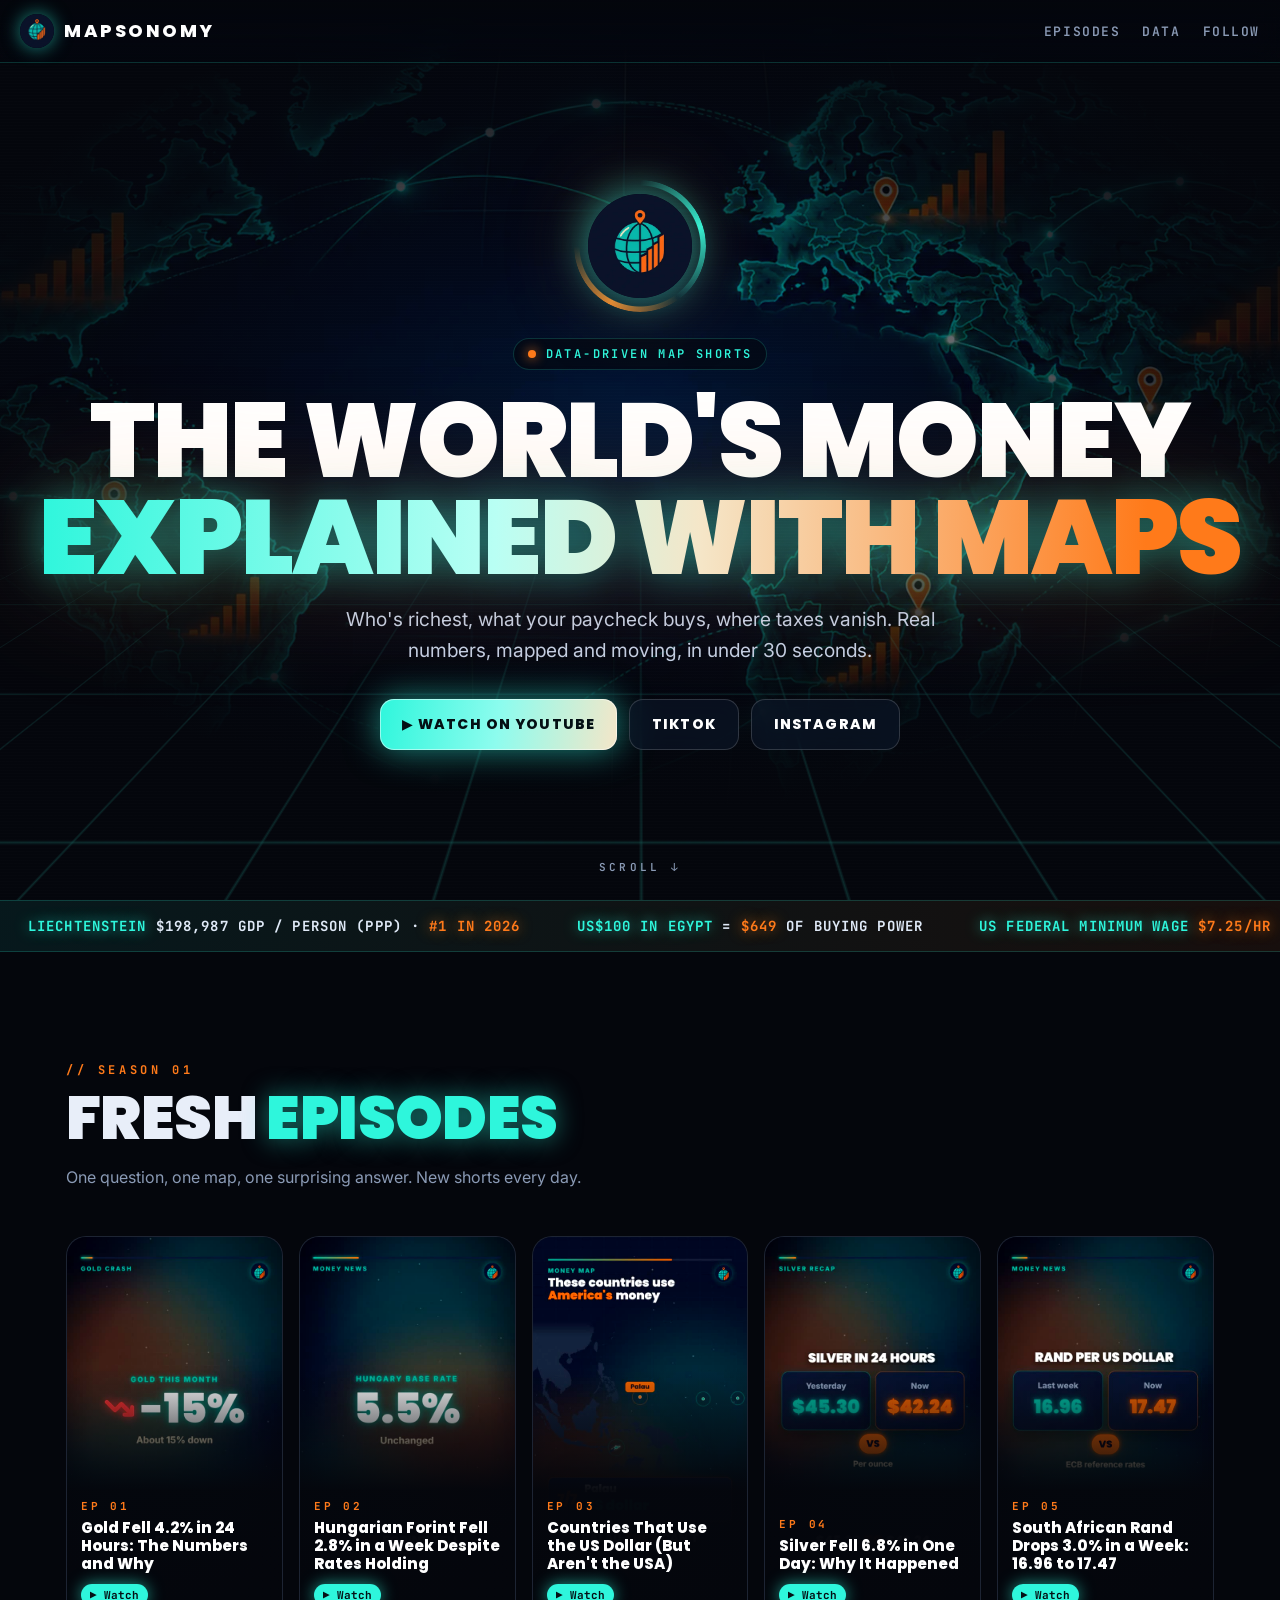
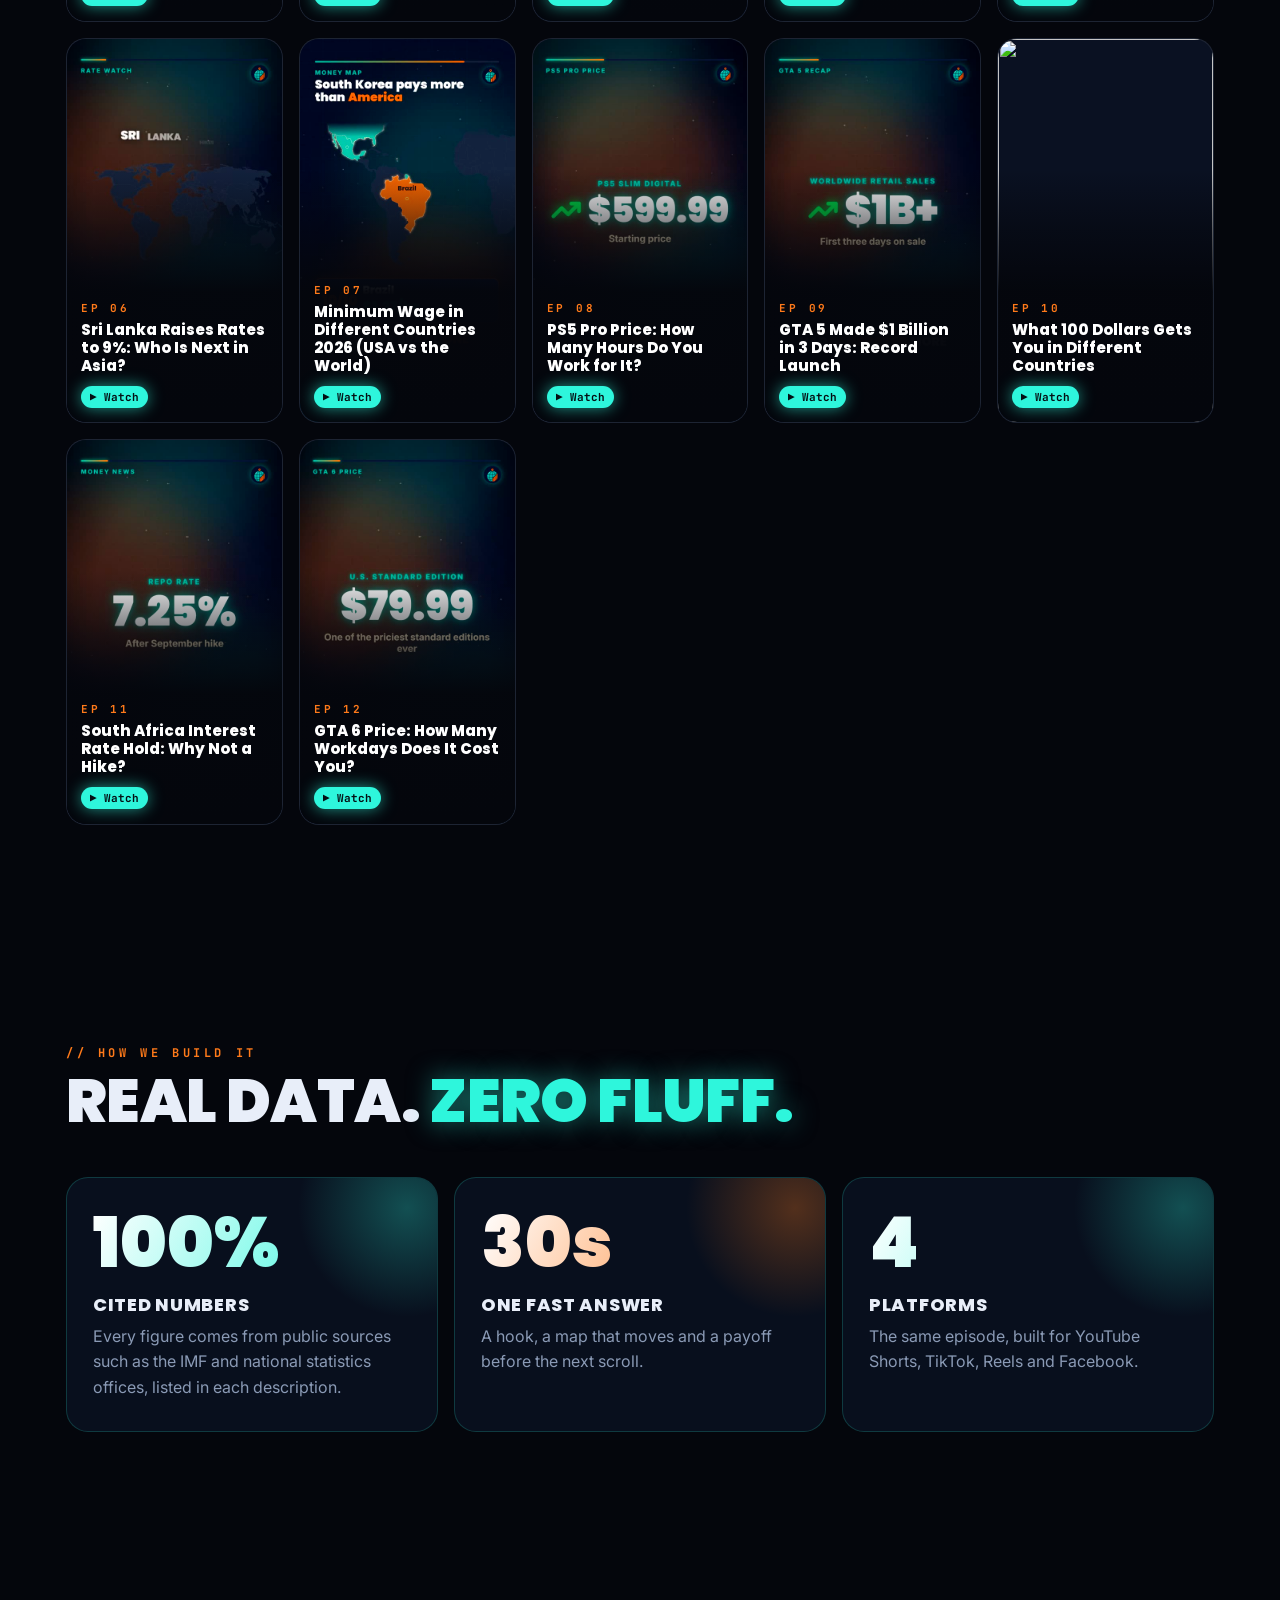
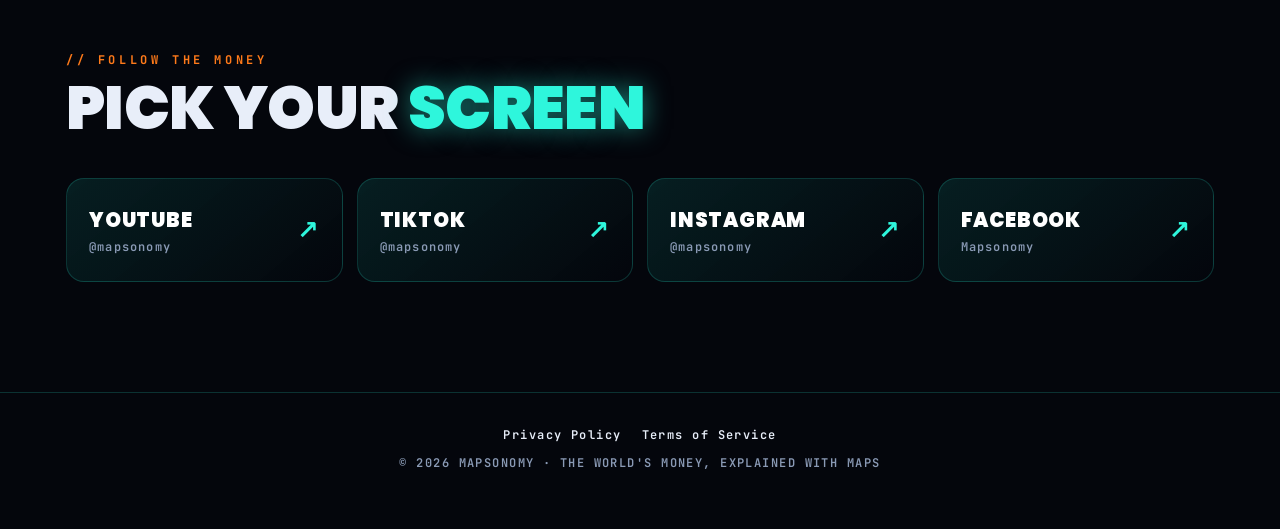
==== index.html @ 5df1e396 "Latest episodes 2026-11-21 04:26" ====
<!doctype html>
<html lang="en">
<head>
<meta charset="utf-8">
<meta name="viewport" content="width=device-width, initial-scale=1">
<title>Mapsonomy</title>
<meta name="description" content="The world's money, explained with maps. Data-driven map shorts on YouTube, TikTok, Instagram and Facebook.">
<meta name="theme-color" content="#04060c">
<meta property="og:title" content="Mapsonomy">
<meta property="og:description" content="The world's money, explained with maps.">
<meta property="og:image" content="https://infnitycompany-collab.github.io/mapsonomy/img/hero.webp">
<link rel="icon" href="logo.png">
<link rel="preconnect" href="https://fonts.googleapis.com">
<link rel="preconnect" href="https://fonts.gstatic.com" crossorigin>
<link href="https://fonts.googleapis.com/css2?family=Poppins:wght@800;900&family=Inter:wght@400;600&family=JetBrains+Mono:wght@600;700&display=swap" rel="stylesheet">
<link rel="stylesheet" href="style.css">
</head>
<body>

<header class="bar">
  <a class="brand" href="#top"><img src="img/logo.webp" alt="">MAPSONOMY</a>
  <nav><a href="#episodes">Episodes</a><a href="#data">Data</a><a href="#follow">Follow</a></nav>
</header>

<section class="hero" id="top">
  <div class="grid-floor"></div>
  <div class="scan"></div>
  <div>
    <div class="orb"><img src="img/logo.webp" alt="Mapsonomy logo"></div>
    <span class="eyebrow"><i></i>Data-driven map shorts</span>
    <h1>The world's money<span class="hdr">explained with maps</span></h1>
    <p class="lead">Who's richest, what your paycheck buys, where taxes vanish. Real numbers, mapped and moving, in under 30 seconds.</p>
    <div class="cta">
      <a class="btn primary" href="https://www.youtube.com/@mapsonomy">▶ Watch on YouTube</a>
      <a class="btn" href="https://www.tiktok.com/@mapsonomy">TikTok</a>
      <a class="btn" href="https://www.instagram.com/mapsonomy/">Instagram</a>
    </div>
  </div>
  <div class="scroll-hint">SCROLL ↓</div>
</section>

<div class="ticker" aria-label="Facts from our episodes">
  <div class="ticker-track">
    <span><b>LIECHTENSTEIN</b> $198,987 GDP / PERSON (PPP) · <em>#1 IN 2026</em></span>
    <span><b>US$100 IN EGYPT</b> = <em>$649</em> OF BUYING POWER</span>
    <span><b>US FEDERAL MINIMUM WAGE</b> <em>$7.25/HR</em></span>
    <span><b>AUSTRALIA</b> <em>$17.80/HR</em> MINIMUM WAGE</span>
    <span><b>UAE</b> <em>0%</em> INCOME TAX</span>
    <span><b>7 COUNTRIES</b> USE THE <em>US DOLLAR</em></span>
    <span><b>PANAMA</b> ON THE DOLLAR SINCE <em>1904</em></span>
    <span aria-hidden="true"><b>LIECHTENSTEIN</b> $198,987 GDP / PERSON (PPP) · <em>#1 IN 2026</em></span>
    <span aria-hidden="true"><b>US$100 IN EGYPT</b> = <em>$649</em> OF BUYING POWER</span>
    <span aria-hidden="true"><b>US FEDERAL MINIMUM WAGE</b> <em>$7.25/HR</em></span>
    <span aria-hidden="true"><b>AUSTRALIA</b> <em>$17.80/HR</em> MINIMUM WAGE</span>
    <span aria-hidden="true"><b>UAE</b> <em>0%</em> INCOME TAX</span>
    <span aria-hidden="true"><b>7 COUNTRIES</b> USE THE <em>US DOLLAR</em></span>
    <span aria-hidden="true"><b>PANAMA</b> ON THE DOLLAR SINCE <em>1904</em></span>
  </div>
</div>

<section id="episodes">
  <div class="wrap">
    <div class="reveal">
      <div class="kicker">// Season 01</div>
      <h2>Fresh <span>episodes</span></h2>
      <p class="sub">One question, one map, one surprising answer. New shorts every day.</p>
    </div>
    <div class="eps">
      <a class="ep reveal" href="https://www.youtube.com/shorts/W-0Qiuopz6s">
        <img src="img/ep_W-0Qiuopz6s.jpg" alt="" loading="lazy">
        <div class="meta"><div class="num">EP 01</div><h3>Gold Fell 4.2% in 24 Hours: The Numbers and Why</h3><span class="chip">▶ Watch</span></div>
      </a>
      <a class="ep reveal" href="https://www.youtube.com/shorts/Icshubch7xU">
        <img src="img/ep_Icshubch7xU.jpg" alt="" loading="lazy">
        <div class="meta"><div class="num">EP 02</div><h3>Hungarian Forint Fell 2.8% in a Week Despite Rates Holding</h3><span class="chip">▶ Watch</span></div>
      </a>
      <a class="ep reveal" href="https://www.youtube.com/shorts/S8gTGD7wxss">
        <img src="img/ep_S8gTGD7wxss.jpg" alt="" loading="lazy">
        <div class="meta"><div class="num">EP 03</div><h3>Countries That Use the US Dollar (But Aren&#x27;t the USA)</h3><span class="chip">▶ Watch</span></div>
      </a>
      <a class="ep reveal" href="https://www.youtube.com/shorts/H8O7yUhOfnk">
        <img src="img/ep_H8O7yUhOfnk.jpg" alt="" loading="lazy">
        <div class="meta"><div class="num">EP 04</div><h3>Silver Fell 6.8% in One Day: Why It Happened</h3><span class="chip">▶ Watch</span></div>
      </a>
      <a class="ep reveal" href="https://www.youtube.com/shorts/5dV98DQMx6M">
        <img src="img/ep_5dV98DQMx6M.jpg" alt="" loading="lazy">
        <div class="meta"><div class="num">EP 05</div><h3>South African Rand Drops 3.0% in a Week: 16.96 to 17.47</h3><span class="chip">▶ Watch</span></div>
      </a>
      <a class="ep reveal" href="https://www.youtube.com/shorts/EHLclUfu2Bc">
        <img src="img/ep_EHLclUfu2Bc.jpg" alt="" loading="lazy">
        <div class="meta"><div class="num">EP 06</div><h3>Sri Lanka Raises Rates to 9%: Who Is Next in Asia?</h3><span class="chip">▶ Watch</span></div>
      </a>
      <a class="ep reveal" href="https://www.youtube.com/shorts/B1gXLXWkjzY">
        <img src="img/ep_B1gXLXWkjzY.jpg" alt="" loading="lazy">
        <div class="meta"><div class="num">EP 07</div><h3>Minimum Wage in Different Countries 2026 (USA vs the World)</h3><span class="chip">▶ Watch</span></div>
      </a>
      <a class="ep reveal" href="https://www.youtube.com/shorts/QE22sKyUbV8">
        <img src="img/ep_QE22sKyUbV8.jpg" alt="" loading="lazy">
        <div class="meta"><div class="num">EP 08</div><h3>PS5 Pro Price: How Many Hours Do You Work for It?</h3><span class="chip">▶ Watch</span></div>
      </a>
      <a class="ep reveal" href="https://www.youtube.com/shorts/p_K2d7UvPsI">
        <img src="img/ep_p_K2d7UvPsI.jpg" alt="" loading="lazy">
        <div class="meta"><div class="num">EP 09</div><h3>GTA 5 Made $1 Billion in 3 Days: Record Launch</h3><span class="chip">▶ Watch</span></div>
      </a>
      <a class="ep reveal" href="https://www.youtube.com/shorts/UTCkdQXBWpY">
        <img src="https://i.ytimg.com/vi/UTCkdQXBWpY/hqdefault.jpg" alt="" loading="lazy">
        <div class="meta"><div class="num">EP 10</div><h3>What 100 Dollars Gets You in Different Countries</h3><span class="chip">▶ Watch</span></div>
      </a>
      <a class="ep reveal" href="https://www.youtube.com/shorts/vMvnCYMyTUE">
        <img src="img/ep_vMvnCYMyTUE.jpg" alt="" loading="lazy">
        <div class="meta"><div class="num">EP 11</div><h3>South Africa Interest Rate Hold: Why Not a Hike?</h3><span class="chip">▶ Watch</span></div>
      </a>
      <a class="ep reveal" href="https://www.youtube.com/shorts/MIFjLzdOZl0">
        <img src="img/ep_MIFjLzdOZl0.jpg" alt="" loading="lazy">
        <div class="meta"><div class="num">EP 12</div><h3>GTA 6 Price: How Many Workdays Does It Cost You?</h3><span class="chip">▶ Watch</span></div>
      </a>
    </div>
  </div>
</section>

<section id="data">
  <div class="wrap">
    <div class="reveal">
      <div class="kicker">// How we build it</div>
      <h2>Real data. <span>Zero fluff.</span></h2>
    </div>
    <div class="stats">
      <div class="stat reveal"><div class="big">100%</div><h3>Cited numbers</h3><p>Every figure comes from public sources such as the IMF and national statistics offices, listed in each description.</p></div>
      <div class="stat reveal"><div class="big">30s</div><h3>One fast answer</h3><p>A hook, a map that moves and a payoff before the next scroll.</p></div>
      <div class="stat reveal"><div class="big">4</div><h3>Platforms</h3><p>The same episode, built for YouTube Shorts, TikTok, Reels and Facebook.</p></div>
    </div>
  </div>
</section>

<section id="follow">
  <div class="wrap">
    <div class="reveal">
      <div class="kicker">// Follow the money</div>
      <h2>Pick your <span>screen</span></h2>
    </div>
    <div class="plats">
      <a class="plat reveal" href="https://www.youtube.com/@mapsonomy"><span>YouTube<small>@mapsonomy</small></span><span class="arrow">↗</span></a>
      <a class="plat reveal" href="https://www.tiktok.com/@mapsonomy"><span>TikTok<small>@mapsonomy</small></span><span class="arrow">↗</span></a>
      <a class="plat reveal" href="https://www.instagram.com/mapsonomy/"><span>Instagram<small>@mapsonomy</small></span><span class="arrow">↗</span></a>
      <a class="plat reveal" href="https://www.facebook.com/profile.php?id=61596342886571"><span>Facebook<small>Mapsonomy</small></span><span class="arrow">↗</span></a>
    </div>
  </div>
</section>

<footer>
  <a href="privacy.html">Privacy Policy</a><a href="terms.html">Terms of Service</a>
  <p>© 2026 MAPSONOMY · THE WORLD'S MONEY, EXPLAINED WITH MAPS</p>
</footer>

<script>
  // Reveal on scroll. Elements are only hidden once this script has added the .js class.
  document.documentElement.classList.add('js');
  const els = document.querySelectorAll('.reveal');
  if ('IntersectionObserver' in window) {
    const io = new IntersectionObserver(es => es.forEach(e => { if (e.isIntersecting) { e.target.classList.add('in'); io.unobserve(e.target); } }),
                                        { threshold: .12 });
    els.forEach(el => io.observe(el));
  } else { els.forEach(el => el.classList.add('in')); }
</script>
</body>
</html>
---- style.css ----
/* Mapsonomy — HDR / future look. Deep black, neon teal + coral bloom, bold type. */
:root {
  --bg: #04060c;
  --bg2: #0a1122;
  --navy: #0F172A;
  --teal: #14B8A6;
  --neon: #2ef6dc;
  --coral: #ff7a1a;
  --sand: #F5E6C8;
  --ink: #e8eef9;
  --muted: #8a9ab5;
  --line: rgba(46, 246, 220, .18);
  --glass: rgba(14, 24, 44, .55);
  --display: "Poppins", system-ui, sans-serif;
  --body: "Inter", system-ui, -apple-system, "Segoe UI", sans-serif;
  --mono: "JetBrains Mono", ui-monospace, "Cascadia Code", Consolas, monospace;
}
* { box-sizing: border-box; }
html { scroll-behavior: smooth; }
body {
  margin: 0; background: var(--bg); color: var(--ink);
  font: 16px/1.6 var(--body); -webkit-font-smoothing: antialiased; overflow-x: hidden;
}
a { color: var(--neon); }
img { display: block; max-width: 100%; }
.wrap { width: 100%; max-width: 1180px; margin: 0 auto; padding: 0 16px; }

/* ---------- top bar ---------- */
.bar {
  position: fixed; inset: 0 0 auto; z-index: 20; display: flex; align-items: center; justify-content: space-between;
  padding: 14px 20px; backdrop-filter: blur(14px) saturate(160%); -webkit-backdrop-filter: blur(14px) saturate(160%);
  background: linear-gradient(to bottom, rgba(4, 6, 12, .85), rgba(4, 6, 12, .35)); border-bottom: 1px solid var(--line);
}
.brand { display: flex; align-items: center; gap: 10px; color: #fff; text-decoration: none;
         font: 800 18px/1 var(--display); letter-spacing: .14em; }
.brand img { width: 34px; height: 34px; border-radius: 50%; box-shadow: 0 0 18px rgba(46, 246, 220, .55); }
.bar nav { display: flex; gap: 22px; }
.bar nav a { color: var(--muted); text-decoration: none; font: 600 13px var(--mono); letter-spacing: .12em; text-transform: uppercase; }
.bar nav a:hover { color: var(--neon); }

/* ---------- hero ---------- */
.hero {
  position: relative; min-height: 100svh; display: grid; place-items: center; text-align: center;
  padding: 120px 16px 90px; isolation: isolate; overflow: hidden;
}
.hero::before { /* the glowing world map */
  content: ""; position: absolute; inset: -4%; z-index: -3;
  background: url("img/hero.webp") center / cover no-repeat;
  filter: saturate(1.5) contrast(1.15) brightness(.9);
  animation: drift 40s ease-in-out infinite alternate;
}
.hero::after { /* vignette + fade into page */
  content: ""; position: absolute; inset: 0; z-index: -2;
  background:
    radial-gradient(ellipse 60% 45% at 50% 45%, rgba(4, 6, 12, .15), rgba(4, 6, 12, .82) 70%, var(--bg) 100%),
    linear-gradient(to bottom, rgba(4, 6, 12, .2), transparent 30%, transparent 70%, var(--bg));
}
.grid-floor {
  position: absolute; left: -50%; right: -50%; bottom: -10%; height: 55%; z-index: -1; opacity: .55;
  background:
    repeating-linear-gradient(90deg, rgba(46, 246, 220, .35) 0 1px, transparent 1px 80px),
    repeating-linear-gradient(0deg, rgba(46, 246, 220, .35) 0 1px, transparent 1px 80px);
  transform: perspective(520px) rotateX(64deg); transform-origin: center top;
  mask-image: linear-gradient(to top, #000 10%, transparent 85%);
  -webkit-mask-image: linear-gradient(to top, #000 10%, transparent 85%);
  animation: floor 6s linear infinite;
}
.scan {
  position: absolute; inset: 0; z-index: -1; pointer-events: none; opacity: .18;
  background: repeating-linear-gradient(0deg, rgba(255, 255, 255, .06) 0 1px, transparent 1px 3px);
}
.orb { position: relative; width: 132px; height: 132px; margin: 0 auto 26px; }
.orb img { position: absolute; inset: 14px; width: 104px; height: 104px; border-radius: 50%;
           box-shadow: 0 0 40px rgba(46, 246, 220, .6), 0 0 90px rgba(255, 122, 26, .25); }
.orb::before { content: ""; position: absolute; inset: 0; border-radius: 50%;
               background: conic-gradient(from 0deg, transparent, var(--neon), transparent 40%, var(--coral), transparent 75%);
               -webkit-mask: radial-gradient(circle, transparent 60px, #000 61px, #000 66px, transparent 67px);
               mask: radial-gradient(circle, transparent 60px, #000 61px, #000 66px, transparent 67px);
               animation: spin 6s linear infinite; }
.eyebrow { display: inline-flex; align-items: center; gap: 10px; padding: 7px 14px; border: 1px solid var(--line);
           border-radius: 999px; background: rgba(4, 6, 12, .55); color: var(--neon);
           font: 600 12px var(--mono); letter-spacing: .2em; text-transform: uppercase; }
.eyebrow i { width: 8px; height: 8px; border-radius: 50%; background: var(--coral);
             box-shadow: 0 0 12px var(--coral); animation: pulse 1.6s ease-in-out infinite; }
h1 {
  margin: 22px 0 18px; font: 900 clamp(2.6rem, 8.4vw, 6.6rem)/.92 var(--display); letter-spacing: -.02em;
  text-transform: uppercase; color: #fff;
}
h1 .hdr {
  display: block; background: linear-gradient(92deg, var(--neon) 0%, #b9fff4 38%, var(--sand) 55%, var(--coral) 92%);
  -webkit-background-clip: text; background-clip: text; color: transparent;
  filter: drop-shadow(0 0 22px rgba(46, 246, 220, .45)) drop-shadow(0 0 60px rgba(255, 122, 26, .25));
}
.lead { max-width: 640px; margin: 0 auto; color: #c3cfe4; font-size: clamp(1rem, 2.1vw, 1.2rem); }
.cta { display: flex; flex-wrap: wrap; justify-content: center; gap: 12px; margin-top: 34px; }
.btn {
  display: inline-flex; align-items: center; gap: 10px; padding: 14px 22px; border-radius: 14px; text-decoration: none;
  font: 800 14px var(--display); letter-spacing: .08em; text-transform: uppercase; color: #fff;
  border: 1px solid rgba(255, 255, 255, .16); background: var(--glass);
  backdrop-filter: blur(10px); -webkit-backdrop-filter: blur(10px);
  transition: transform .2s, box-shadow .2s, border-color .2s;
}
.btn:hover { transform: translateY(-2px); border-color: var(--neon); box-shadow: 0 0 28px rgba(46, 246, 220, .35); }
.btn.primary { color: #041014; border: 0; background: linear-gradient(100deg, var(--neon), #8dfcee 50%, var(--sand));
               box-shadow: 0 0 34px rgba(46, 246, 220, .55), inset 0 0 0 1px rgba(255, 255, 255, .5); }
.btn.primary:hover { box-shadow: 0 0 50px rgba(46, 246, 220, .8); }
.scroll-hint { position: absolute; bottom: 26px; left: 50%; transform: translateX(-50%); color: var(--muted);
               font: 600 11px var(--mono); letter-spacing: .3em; }

/* ---------- ticker ---------- */
.ticker { position: relative; overflow: hidden; border-block: 1px solid var(--line);
          background: linear-gradient(90deg, rgba(46, 246, 220, .08), rgba(255, 122, 26, .08)); }
.ticker-track { display: flex; width: max-content; animation: tick 48s linear infinite; }
.ticker span { padding: 16px 28px; white-space: nowrap; font: 700 14px var(--mono); letter-spacing: .08em; color: #dfe9f7; }
.ticker b { color: var(--neon); text-shadow: 0 0 14px rgba(46, 246, 220, .7); }
.ticker em { font-style: normal; color: var(--coral); text-shadow: 0 0 14px rgba(255, 122, 26, .7); }

/* ---------- sections ---------- */
section { padding: 110px 0; }
.kicker { font: 700 12px var(--mono); letter-spacing: .3em; color: var(--coral); text-transform: uppercase; }
h2 { margin: 10px 0 14px; font: 900 clamp(2rem, 5.4vw, 3.8rem)/1 var(--display); text-transform: uppercase; letter-spacing: -.01em; }
h2 span { color: var(--neon); text-shadow: 0 0 26px rgba(46, 246, 220, .5); }
.sub { max-width: 620px; color: var(--muted); }

/* episodes */
.eps { display: grid; grid-template-columns: repeat(5, 1fr); gap: 16px; margin-top: 46px; }
.ep {
  position: relative; display: block; border-radius: 20px; overflow: hidden; text-decoration: none; color: #fff;
  background: var(--bg2); border: 1px solid rgba(255, 255, 255, .08); aspect-ratio: 9 / 16;
  transition: transform .35s cubic-bezier(.2, .8, .2, 1), box-shadow .35s, border-color .35s;
}
.ep img { position: absolute; inset: 0; width: 100%; height: 100%; object-fit: cover; filter: saturate(1.35) contrast(1.08);
          transition: transform .6s cubic-bezier(.2, .8, .2, 1); }
.ep::after { content: ""; position: absolute; inset: 0;
             background: linear-gradient(to top, var(--bg) 0%, rgba(4, 6, 12, .98) 34%, rgba(4, 6, 12, .55) 50%, transparent 66%); }
.ep:hover { transform: translateY(-8px); border-color: var(--neon);
            box-shadow: 0 0 0 1px var(--neon), 0 24px 60px -10px rgba(46, 246, 220, .45); }
.ep:hover img { transform: scale(1.06); }
.ep .meta { position: absolute; left: 14px; right: 14px; bottom: 14px; z-index: 1; }
.ep .num { font: 700 11px var(--mono); letter-spacing: .25em; color: var(--coral); }
.ep h3 { margin: 6px 0 8px; font: 800 15px/1.2 var(--display); }
.chip { display: inline-block; padding: 4px 9px; border-radius: 999px; font: 700 11px var(--mono);
        color: #041014; background: var(--neon); box-shadow: 0 0 16px rgba(46, 246, 220, .6); }

/* stats */
.stats { display: grid; grid-template-columns: repeat(3, 1fr); gap: 16px; margin-top: 46px; }
.stat { position: relative; padding: 30px 26px; border-radius: 22px; background: var(--glass); border: 1px solid var(--line);
        overflow: hidden; }
.stat::before { content: ""; position: absolute; width: 220px; height: 220px; right: -80px; top: -80px; border-radius: 50%;
                background: radial-gradient(circle, rgba(46, 246, 220, .28), transparent 70%); }
.stat:nth-child(2)::before { background: radial-gradient(circle, rgba(255, 122, 26, .3), transparent 70%); }
.stat .big { font: 900 clamp(2.6rem, 6vw, 4.4rem)/1 var(--display);
             background: linear-gradient(120deg, #fff, var(--neon)); -webkit-background-clip: text; background-clip: text; color: transparent; }
.stat:nth-child(2) .big { background: linear-gradient(120deg, #fff, var(--coral)); -webkit-background-clip: text; background-clip: text; }
.stat h3 { margin: 12px 0 6px; font: 800 18px var(--display); text-transform: uppercase; letter-spacing: .04em; }
.stat p { margin: 0; color: var(--muted); }

/* platforms */
.plats { display: grid; grid-template-columns: repeat(4, 1fr); gap: 14px; margin-top: 40px; }
.plat { display: flex; justify-content: space-between; align-items: center; padding: 26px 22px; border-radius: 18px;
        text-decoration: none; color: #fff; background: linear-gradient(140deg, rgba(20, 184, 166, .14), rgba(4, 6, 12, .6));
        border: 1px solid var(--line); font: 900 20px var(--display); text-transform: uppercase; letter-spacing: .04em;
        transition: background .3s, box-shadow .3s, transform .3s; }
.plat small { display: block; margin-top: 4px; color: var(--muted); font: 600 12px var(--mono); letter-spacing: .1em; text-transform: none; }
.plat .arrow { font-size: 26px; color: var(--neon); transition: transform .3s; }
.plat:hover { transform: translateY(-4px); box-shadow: 0 0 40px rgba(46, 246, 220, .3);
              background: linear-gradient(140deg, rgba(46, 246, 220, .3), rgba(255, 122, 26, .16)); }
.plat:hover .arrow { transform: translate(4px, -4px); }

/* footer */
footer { border-top: 1px solid var(--line); padding: 34px 16px 46px; text-align: center; color: var(--muted);
         font: 600 12px var(--mono); letter-spacing: .12em; }
footer a { color: var(--ink); text-decoration: none; margin: 0 10px; }
footer a:hover { color: var(--neon); }

/* legal pages */
.doc { max-width: 780px; margin: 0 auto; padding: 130px 16px 60px; }
.doc h1 { font-size: clamp(2.4rem, 7vw, 4.4rem); margin-top: 8px; }
.doc h2 { font-size: 1.15rem; margin-top: 2.4em; color: var(--sand); letter-spacing: .06em; }
.doc p, .doc li { color: #c3cfe4; }
.doc .card { padding: 26px 28px; border-radius: 20px; background: var(--glass); border: 1px solid var(--line); }
.updated { font: 600 12px var(--mono); letter-spacing: .2em; color: var(--coral); text-transform: uppercase; }

/* reveal */
.js .reveal { opacity: 0; transform: translateY(26px); transition: opacity .8s ease, transform .8s cubic-bezier(.2, .8, .2, 1); }
.js .reveal.in { opacity: 1; transform: none; }

@keyframes drift { from { transform: scale(1.04) translate3d(-1%, 0, 0); } to { transform: scale(1.1) translate3d(1%, -1%, 0); } }
@keyframes floor { from { background-position: 0 0, 0 0; } to { background-position: 0 0, 0 80px; } }
@keyframes spin { to { transform: rotate(360deg); } }
@keyframes pulse { 50% { opacity: .35; } }
@keyframes tick { to { transform: translateX(-50%); } }

@media (max-width: 980px) {
  .eps { grid-template-columns: repeat(3, 1fr); }
  .plats { grid-template-columns: repeat(2, 1fr); }
}
@media (max-width: 640px) {
  .bar nav { display: none; }
  section { padding: 80px 0; }
  .eps { grid-template-columns: repeat(2, 1fr); gap: 12px; }
  .stats { grid-template-columns: 1fr; }
  .plats { grid-template-columns: 1fr; }
  .btn { width: 100%; justify-content: center; }
}
@media (prefers-reduced-motion: reduce) {
  *, *::before, *::after { animation: none !important; transition: none !important; }
  .reveal { opacity: 1; transform: none; }
}
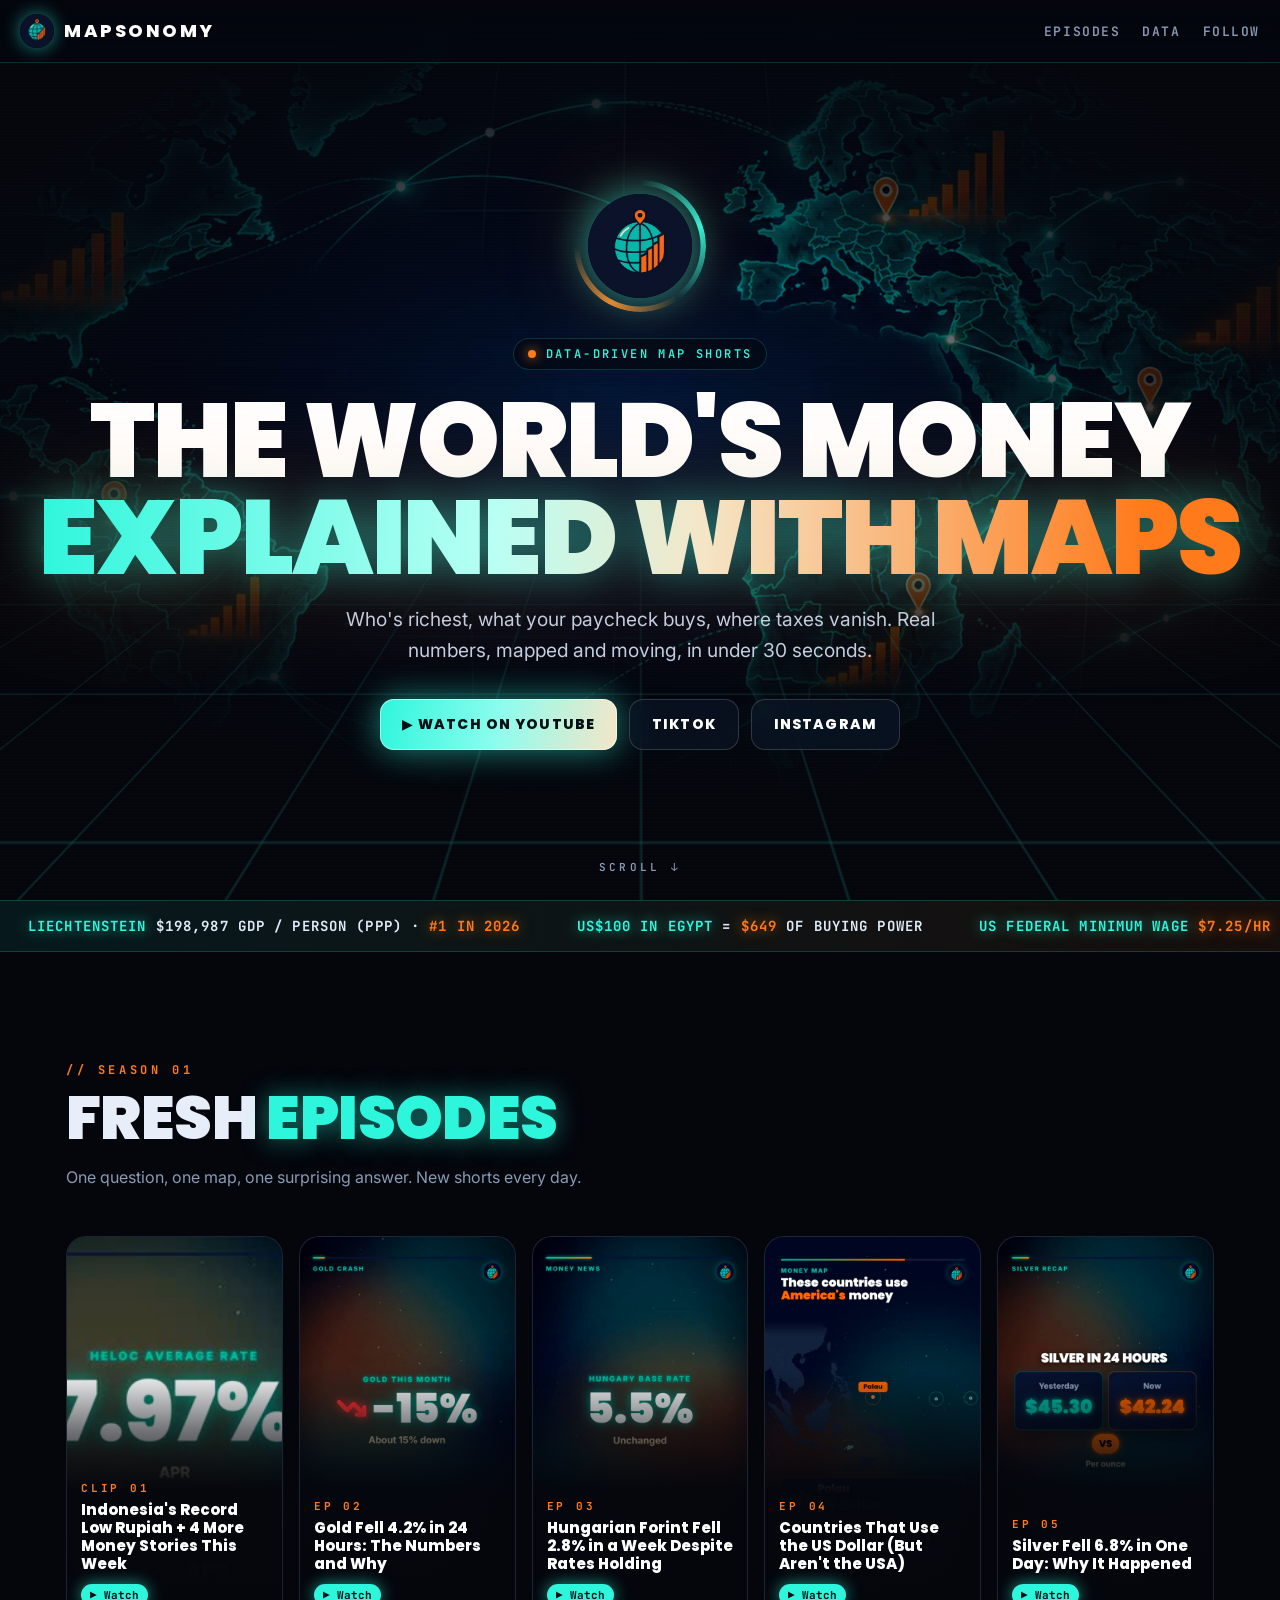
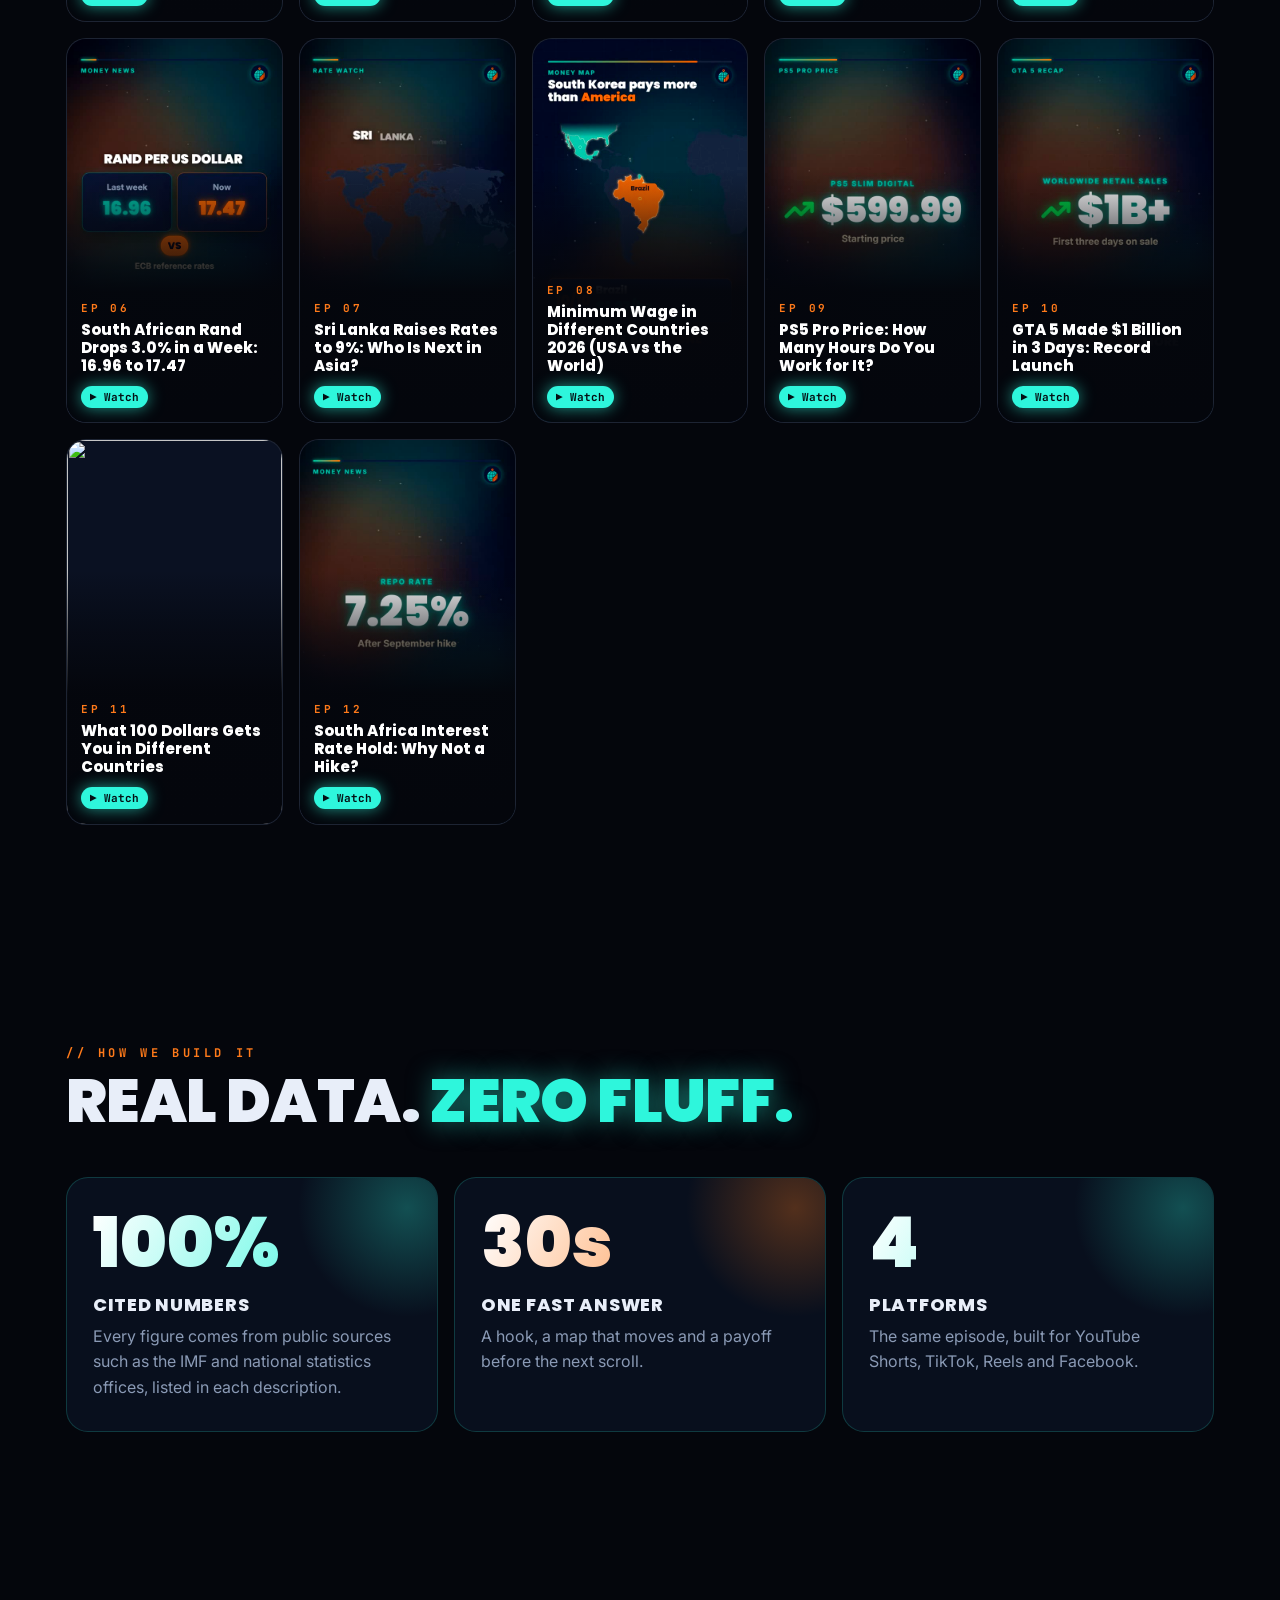
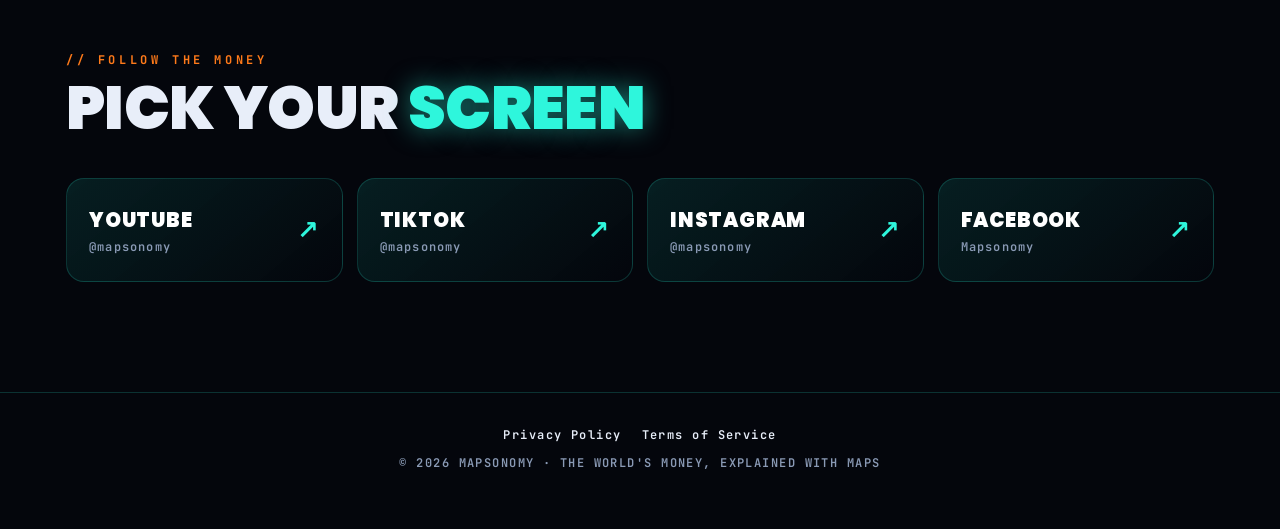
==== commit d0d7f4da: "Latest episodes 2026-11-21 07:34" ====
--- a/index.html
+++ b/index.html
@@ -66,53 +66,53 @@
       <p class="sub">One question, one map, one surprising answer. New shorts every day.</p>
     </div>
     <div class="eps">
+      <a class="ep reveal" href="https://www.youtube.com/shorts/wU41exPKRAI">
+        <img src="img/ep_wU41exPKRAI.jpg" alt="" loading="lazy">
+        <div class="meta"><div class="num">CLIP 01</div><h3>Indonesia&#x27;s Record Low Rupiah + 4 More Money Stories This Week</h3><span class="chip">▶ Watch</span></div>
+      </a>
       <a class="ep reveal" href="https://www.youtube.com/shorts/W-0Qiuopz6s">
         <img src="img/ep_W-0Qiuopz6s.jpg" alt="" loading="lazy">
-        <div class="meta"><div class="num">EP 01</div><h3>Gold Fell 4.2% in 24 Hours: The Numbers and Why</h3><span class="chip">▶ Watch</span></div>
+        <div class="meta"><div class="num">EP 02</div><h3>Gold Fell 4.2% in 24 Hours: The Numbers and Why</h3><span class="chip">▶ Watch</span></div>
       </a>
       <a class="ep reveal" href="https://www.youtube.com/shorts/Icshubch7xU">
         <img src="img/ep_Icshubch7xU.jpg" alt="" loading="lazy">
-        <div class="meta"><div class="num">EP 02</div><h3>Hungarian Forint Fell 2.8% in a Week Despite Rates Holding</h3><span class="chip">▶ Watch</span></div>
+        <div class="meta"><div class="num">EP 03</div><h3>Hungarian Forint Fell 2.8% in a Week Despite Rates Holding</h3><span class="chip">▶ Watch</span></div>
       </a>
       <a class="ep reveal" href="https://www.youtube.com/shorts/S8gTGD7wxss">
         <img src="img/ep_S8gTGD7wxss.jpg" alt="" loading="lazy">
-        <div class="meta"><div class="num">EP 03</div><h3>Countries That Use the US Dollar (But Aren&#x27;t the USA)</h3><span class="chip">▶ Watch</span></div>
+        <div class="meta"><div class="num">EP 04</div><h3>Countries That Use the US Dollar (But Aren&#x27;t the USA)</h3><span class="chip">▶ Watch</span></div>
       </a>
       <a class="ep reveal" href="https://www.youtube.com/shorts/H8O7yUhOfnk">
         <img src="img/ep_H8O7yUhOfnk.jpg" alt="" loading="lazy">
-        <div class="meta"><div class="num">EP 04</div><h3>Silver Fell 6.8% in One Day: Why It Happened</h3><span class="chip">▶ Watch</span></div>
+        <div class="meta"><div class="num">EP 05</div><h3>Silver Fell 6.8% in One Day: Why It Happened</h3><span class="chip">▶ Watch</span></div>
       </a>
       <a class="ep reveal" href="https://www.youtube.com/shorts/5dV98DQMx6M">
         <img src="img/ep_5dV98DQMx6M.jpg" alt="" loading="lazy">
-        <div class="meta"><div class="num">EP 05</div><h3>South African Rand Drops 3.0% in a Week: 16.96 to 17.47</h3><span class="chip">▶ Watch</span></div>
+        <div class="meta"><div class="num">EP 06</div><h3>South African Rand Drops 3.0% in a Week: 16.96 to 17.47</h3><span class="chip">▶ Watch</span></div>
       </a>
       <a class="ep reveal" href="https://www.youtube.com/shorts/EHLclUfu2Bc">
         <img src="img/ep_EHLclUfu2Bc.jpg" alt="" loading="lazy">
-        <div class="meta"><div class="num">EP 06</div><h3>Sri Lanka Raises Rates to 9%: Who Is Next in Asia?</h3><span class="chip">▶ Watch</span></div>
+        <div class="meta"><div class="num">EP 07</div><h3>Sri Lanka Raises Rates to 9%: Who Is Next in Asia?</h3><span class="chip">▶ Watch</span></div>
       </a>
       <a class="ep reveal" href="https://www.youtube.com/shorts/B1gXLXWkjzY">
         <img src="img/ep_B1gXLXWkjzY.jpg" alt="" loading="lazy">
-        <div class="meta"><div class="num">EP 07</div><h3>Minimum Wage in Different Countries 2026 (USA vs the World)</h3><span class="chip">▶ Watch</span></div>
+        <div class="meta"><div class="num">EP 08</div><h3>Minimum Wage in Different Countries 2026 (USA vs the World)</h3><span class="chip">▶ Watch</span></div>
       </a>
       <a class="ep reveal" href="https://www.youtube.com/shorts/QE22sKyUbV8">
         <img src="img/ep_QE22sKyUbV8.jpg" alt="" loading="lazy">
-        <div class="meta"><div class="num">EP 08</div><h3>PS5 Pro Price: How Many Hours Do You Work for It?</h3><span class="chip">▶ Watch</span></div>
+        <div class="meta"><div class="num">EP 09</div><h3>PS5 Pro Price: How Many Hours Do You Work for It?</h3><span class="chip">▶ Watch</span></div>
       </a>
       <a class="ep reveal" href="https://www.youtube.com/shorts/p_K2d7UvPsI">
         <img src="img/ep_p_K2d7UvPsI.jpg" alt="" loading="lazy">
-        <div class="meta"><div class="num">EP 09</div><h3>GTA 5 Made $1 Billion in 3 Days: Record Launch</h3><span class="chip">▶ Watch</span></div>
+        <div class="meta"><div class="num">EP 10</div><h3>GTA 5 Made $1 Billion in 3 Days: Record Launch</h3><span class="chip">▶ Watch</span></div>
       </a>
       <a class="ep reveal" href="https://www.youtube.com/shorts/UTCkdQXBWpY">
         <img src="https://i.ytimg.com/vi/UTCkdQXBWpY/hqdefault.jpg" alt="" loading="lazy">
-        <div class="meta"><div class="num">EP 10</div><h3>What 100 Dollars Gets You in Different Countries</h3><span class="chip">▶ Watch</span></div>
+        <div class="meta"><div class="num">EP 11</div><h3>What 100 Dollars Gets You in Different Countries</h3><span class="chip">▶ Watch</span></div>
       </a>
       <a class="ep reveal" href="https://www.youtube.com/shorts/vMvnCYMyTUE">
         <img src="img/ep_vMvnCYMyTUE.jpg" alt="" loading="lazy">
-        <div class="meta"><div class="num">EP 11</div><h3>South Africa Interest Rate Hold: Why Not a Hike?</h3><span class="chip">▶ Watch</span></div>
-      </a>
-      <a class="ep reveal" href="https://www.youtube.com/shorts/MIFjLzdOZl0">
-        <img src="img/ep_MIFjLzdOZl0.jpg" alt="" loading="lazy">
-        <div class="meta"><div class="num">EP 12</div><h3>GTA 6 Price: How Many Workdays Does It Cost You?</h3><span class="chip">▶ Watch</span></div>
+        <div class="meta"><div class="num">EP 12</div><h3>South Africa Interest Rate Hold: Why Not a Hike?</h3><span class="chip">▶ Watch</span></div>
       </a>
     </div>
   </div>
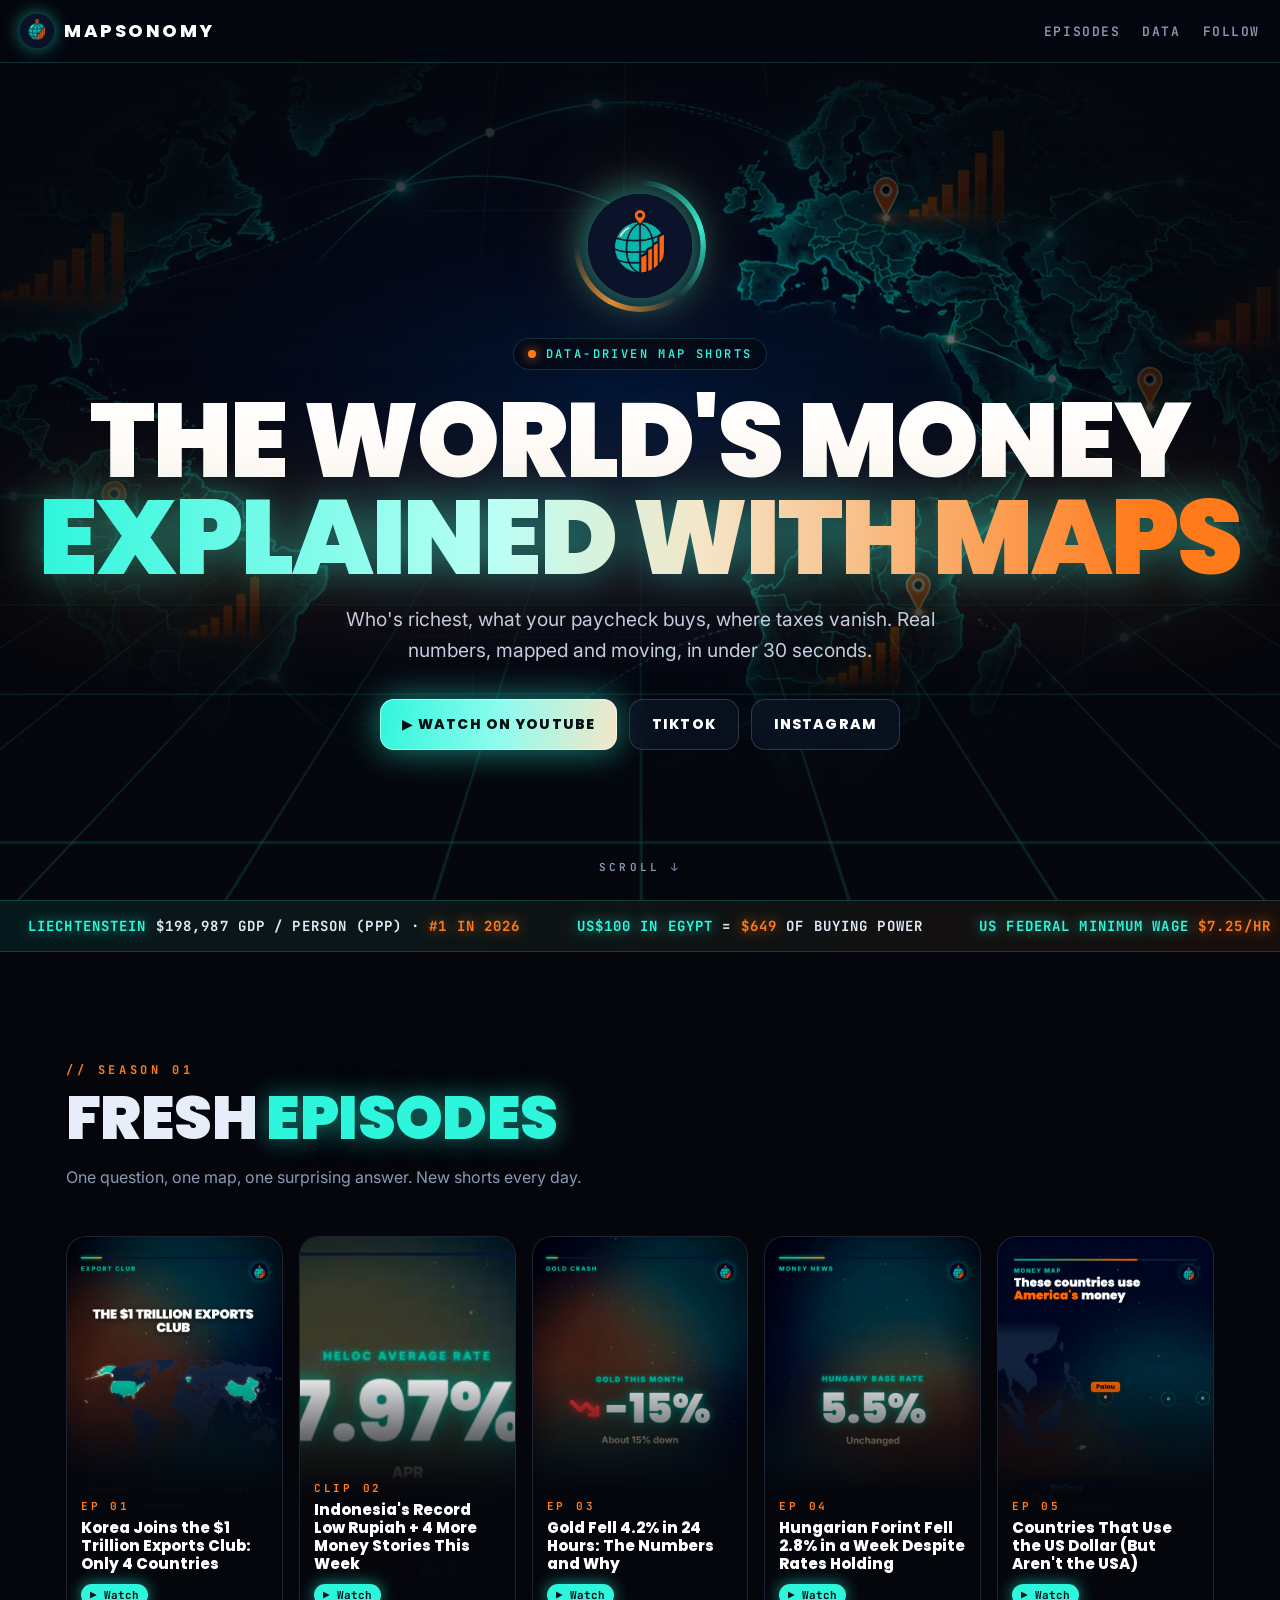
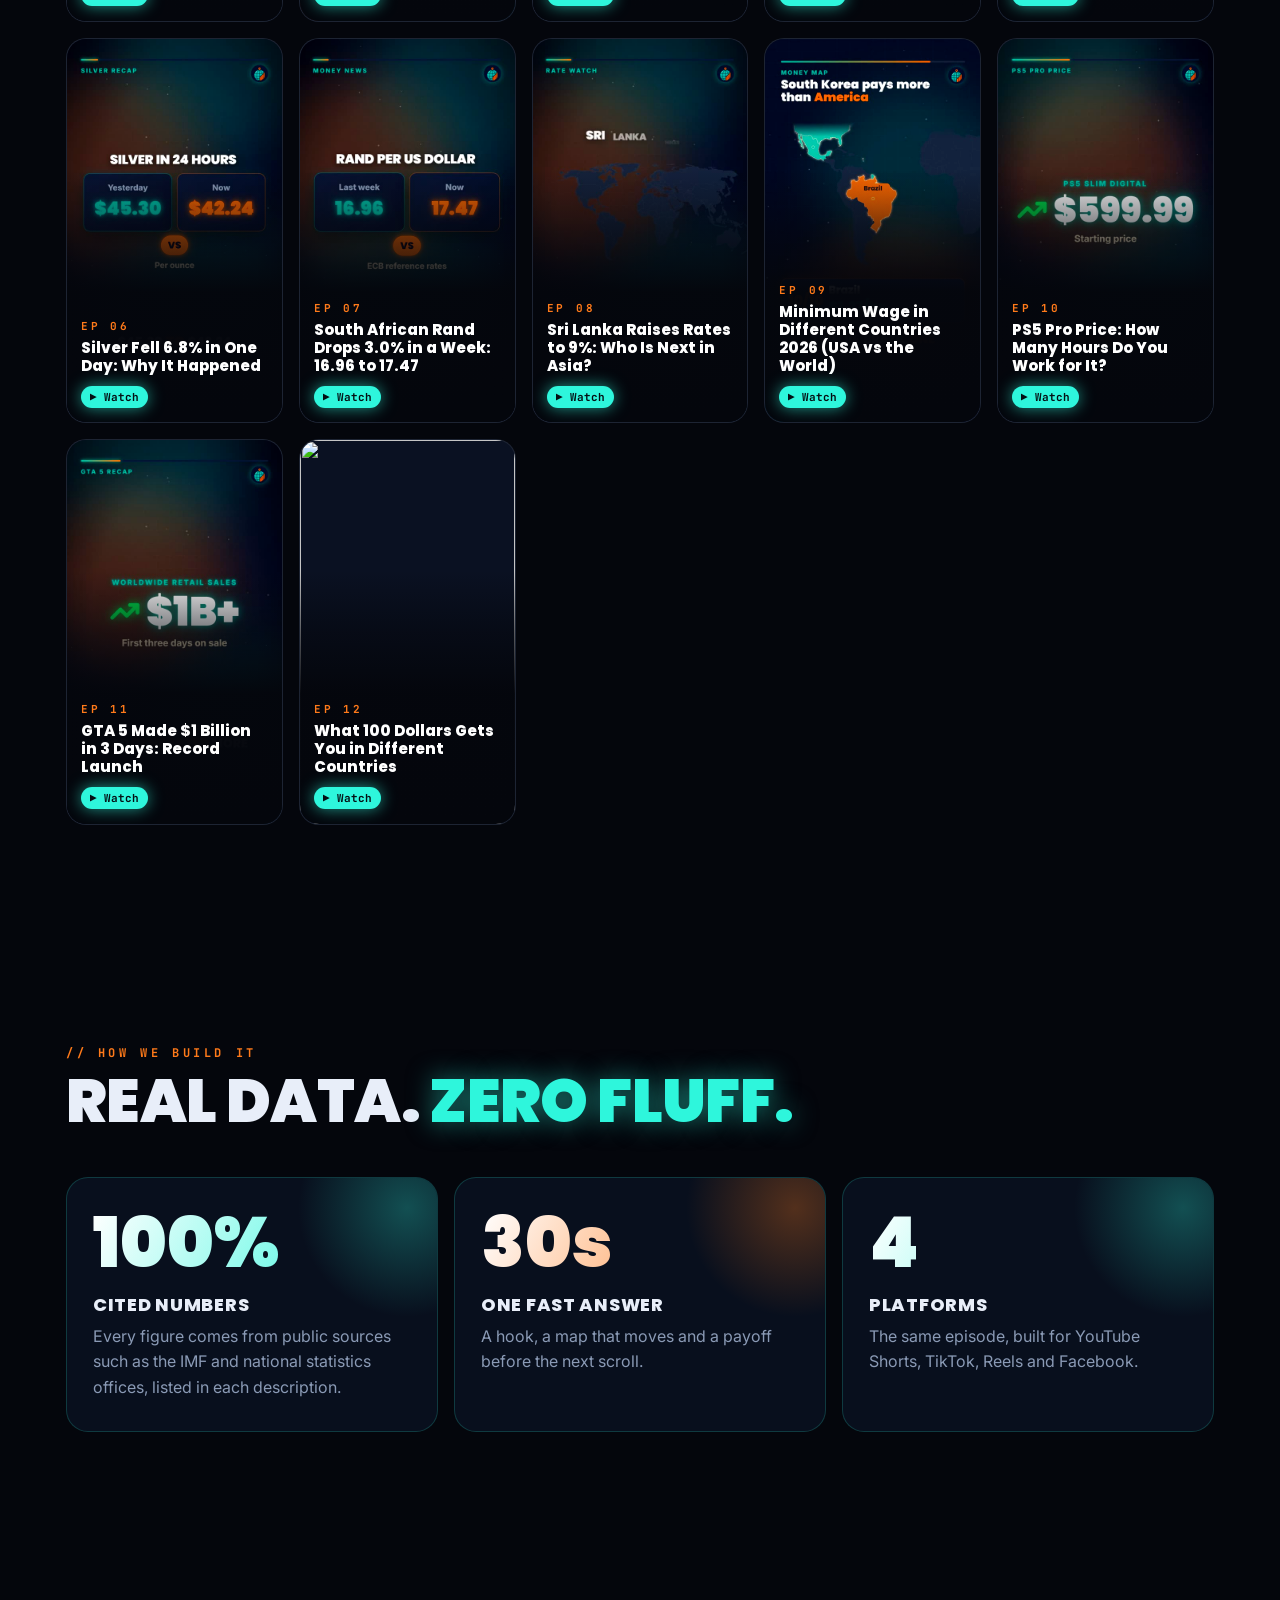
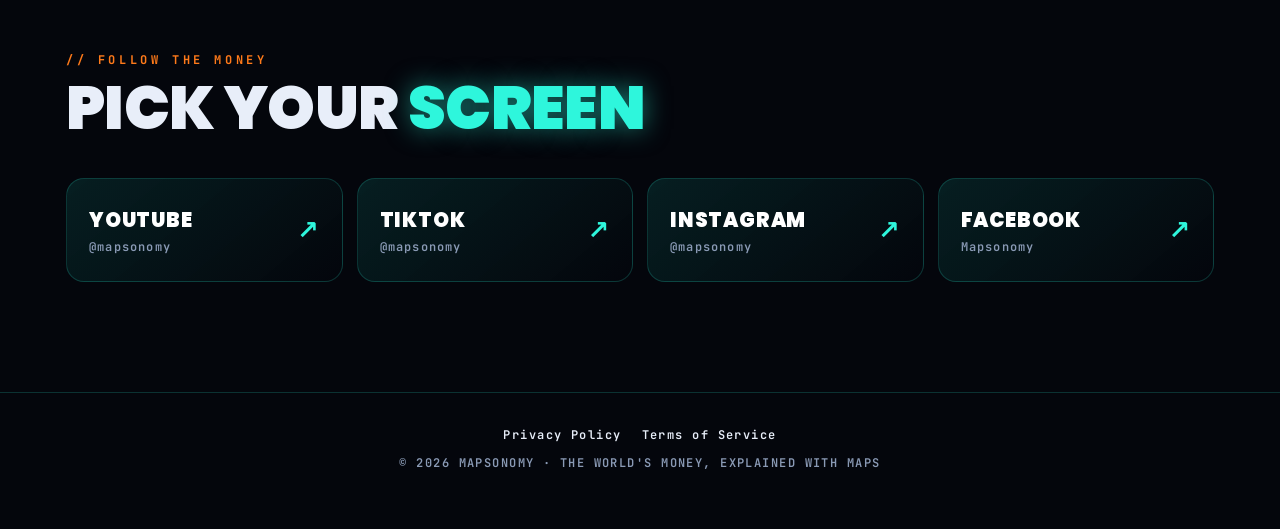
==== commit df2d263a: "Latest episodes 2026-11-21 17:52" ====
--- a/index.html
+++ b/index.html
@@ -66,53 +66,53 @@
       <p class="sub">One question, one map, one surprising answer. New shorts every day.</p>
     </div>
     <div class="eps">
+      <a class="ep reveal" href="https://www.youtube.com/shorts/7eyWOLxoxF8">
+        <img src="img/ep_7eyWOLxoxF8.jpg" alt="" loading="lazy">
+        <div class="meta"><div class="num">EP 01</div><h3>Korea Joins the $1 Trillion Exports Club: Only 4 Countries</h3><span class="chip">▶ Watch</span></div>
+      </a>
       <a class="ep reveal" href="https://www.youtube.com/shorts/wU41exPKRAI">
         <img src="img/ep_wU41exPKRAI.jpg" alt="" loading="lazy">
-        <div class="meta"><div class="num">CLIP 01</div><h3>Indonesia&#x27;s Record Low Rupiah + 4 More Money Stories This Week</h3><span class="chip">▶ Watch</span></div>
+        <div class="meta"><div class="num">CLIP 02</div><h3>Indonesia&#x27;s Record Low Rupiah + 4 More Money Stories This Week</h3><span class="chip">▶ Watch</span></div>
       </a>
       <a class="ep reveal" href="https://www.youtube.com/shorts/W-0Qiuopz6s">
         <img src="img/ep_W-0Qiuopz6s.jpg" alt="" loading="lazy">
-        <div class="meta"><div class="num">EP 02</div><h3>Gold Fell 4.2% in 24 Hours: The Numbers and Why</h3><span class="chip">▶ Watch</span></div>
+        <div class="meta"><div class="num">EP 03</div><h3>Gold Fell 4.2% in 24 Hours: The Numbers and Why</h3><span class="chip">▶ Watch</span></div>
       </a>
       <a class="ep reveal" href="https://www.youtube.com/shorts/Icshubch7xU">
         <img src="img/ep_Icshubch7xU.jpg" alt="" loading="lazy">
-        <div class="meta"><div class="num">EP 03</div><h3>Hungarian Forint Fell 2.8% in a Week Despite Rates Holding</h3><span class="chip">▶ Watch</span></div>
+        <div class="meta"><div class="num">EP 04</div><h3>Hungarian Forint Fell 2.8% in a Week Despite Rates Holding</h3><span class="chip">▶ Watch</span></div>
       </a>
       <a class="ep reveal" href="https://www.youtube.com/shorts/S8gTGD7wxss">
         <img src="img/ep_S8gTGD7wxss.jpg" alt="" loading="lazy">
-        <div class="meta"><div class="num">EP 04</div><h3>Countries That Use the US Dollar (But Aren&#x27;t the USA)</h3><span class="chip">▶ Watch</span></div>
+        <div class="meta"><div class="num">EP 05</div><h3>Countries That Use the US Dollar (But Aren&#x27;t the USA)</h3><span class="chip">▶ Watch</span></div>
       </a>
       <a class="ep reveal" href="https://www.youtube.com/shorts/H8O7yUhOfnk">
         <img src="img/ep_H8O7yUhOfnk.jpg" alt="" loading="lazy">
-        <div class="meta"><div class="num">EP 05</div><h3>Silver Fell 6.8% in One Day: Why It Happened</h3><span class="chip">▶ Watch</span></div>
+        <div class="meta"><div class="num">EP 06</div><h3>Silver Fell 6.8% in One Day: Why It Happened</h3><span class="chip">▶ Watch</span></div>
       </a>
       <a class="ep reveal" href="https://www.youtube.com/shorts/5dV98DQMx6M">
         <img src="img/ep_5dV98DQMx6M.jpg" alt="" loading="lazy">
-        <div class="meta"><div class="num">EP 06</div><h3>South African Rand Drops 3.0% in a Week: 16.96 to 17.47</h3><span class="chip">▶ Watch</span></div>
+        <div class="meta"><div class="num">EP 07</div><h3>South African Rand Drops 3.0% in a Week: 16.96 to 17.47</h3><span class="chip">▶ Watch</span></div>
       </a>
       <a class="ep reveal" href="https://www.youtube.com/shorts/EHLclUfu2Bc">
         <img src="img/ep_EHLclUfu2Bc.jpg" alt="" loading="lazy">
-        <div class="meta"><div class="num">EP 07</div><h3>Sri Lanka Raises Rates to 9%: Who Is Next in Asia?</h3><span class="chip">▶ Watch</span></div>
+        <div class="meta"><div class="num">EP 08</div><h3>Sri Lanka Raises Rates to 9%: Who Is Next in Asia?</h3><span class="chip">▶ Watch</span></div>
       </a>
       <a class="ep reveal" href="https://www.youtube.com/shorts/B1gXLXWkjzY">
         <img src="img/ep_B1gXLXWkjzY.jpg" alt="" loading="lazy">
-        <div class="meta"><div class="num">EP 08</div><h3>Minimum Wage in Different Countries 2026 (USA vs the World)</h3><span class="chip">▶ Watch</span></div>
+        <div class="meta"><div class="num">EP 09</div><h3>Minimum Wage in Different Countries 2026 (USA vs the World)</h3><span class="chip">▶ Watch</span></div>
       </a>
       <a class="ep reveal" href="https://www.youtube.com/shorts/QE22sKyUbV8">
         <img src="img/ep_QE22sKyUbV8.jpg" alt="" loading="lazy">
-        <div class="meta"><div class="num">EP 09</div><h3>PS5 Pro Price: How Many Hours Do You Work for It?</h3><span class="chip">▶ Watch</span></div>
+        <div class="meta"><div class="num">EP 10</div><h3>PS5 Pro Price: How Many Hours Do You Work for It?</h3><span class="chip">▶ Watch</span></div>
       </a>
       <a class="ep reveal" href="https://www.youtube.com/shorts/p_K2d7UvPsI">
         <img src="img/ep_p_K2d7UvPsI.jpg" alt="" loading="lazy">
-        <div class="meta"><div class="num">EP 10</div><h3>GTA 5 Made $1 Billion in 3 Days: Record Launch</h3><span class="chip">▶ Watch</span></div>
+        <div class="meta"><div class="num">EP 11</div><h3>GTA 5 Made $1 Billion in 3 Days: Record Launch</h3><span class="chip">▶ Watch</span></div>
       </a>
       <a class="ep reveal" href="https://www.youtube.com/shorts/UTCkdQXBWpY">
         <img src="https://i.ytimg.com/vi/UTCkdQXBWpY/hqdefault.jpg" alt="" loading="lazy">
-        <div class="meta"><div class="num">EP 11</div><h3>What 100 Dollars Gets You in Different Countries</h3><span class="chip">▶ Watch</span></div>
-      </a>
-      <a class="ep reveal" href="https://www.youtube.com/shorts/vMvnCYMyTUE">
-        <img src="img/ep_vMvnCYMyTUE.jpg" alt="" loading="lazy">
-        <div class="meta"><div class="num">EP 12</div><h3>South Africa Interest Rate Hold: Why Not a Hike?</h3><span class="chip">▶ Watch</span></div>
+        <div class="meta"><div class="num">EP 12</div><h3>What 100 Dollars Gets You in Different Countries</h3><span class="chip">▶ Watch</span></div>
       </a>
     </div>
   </div>
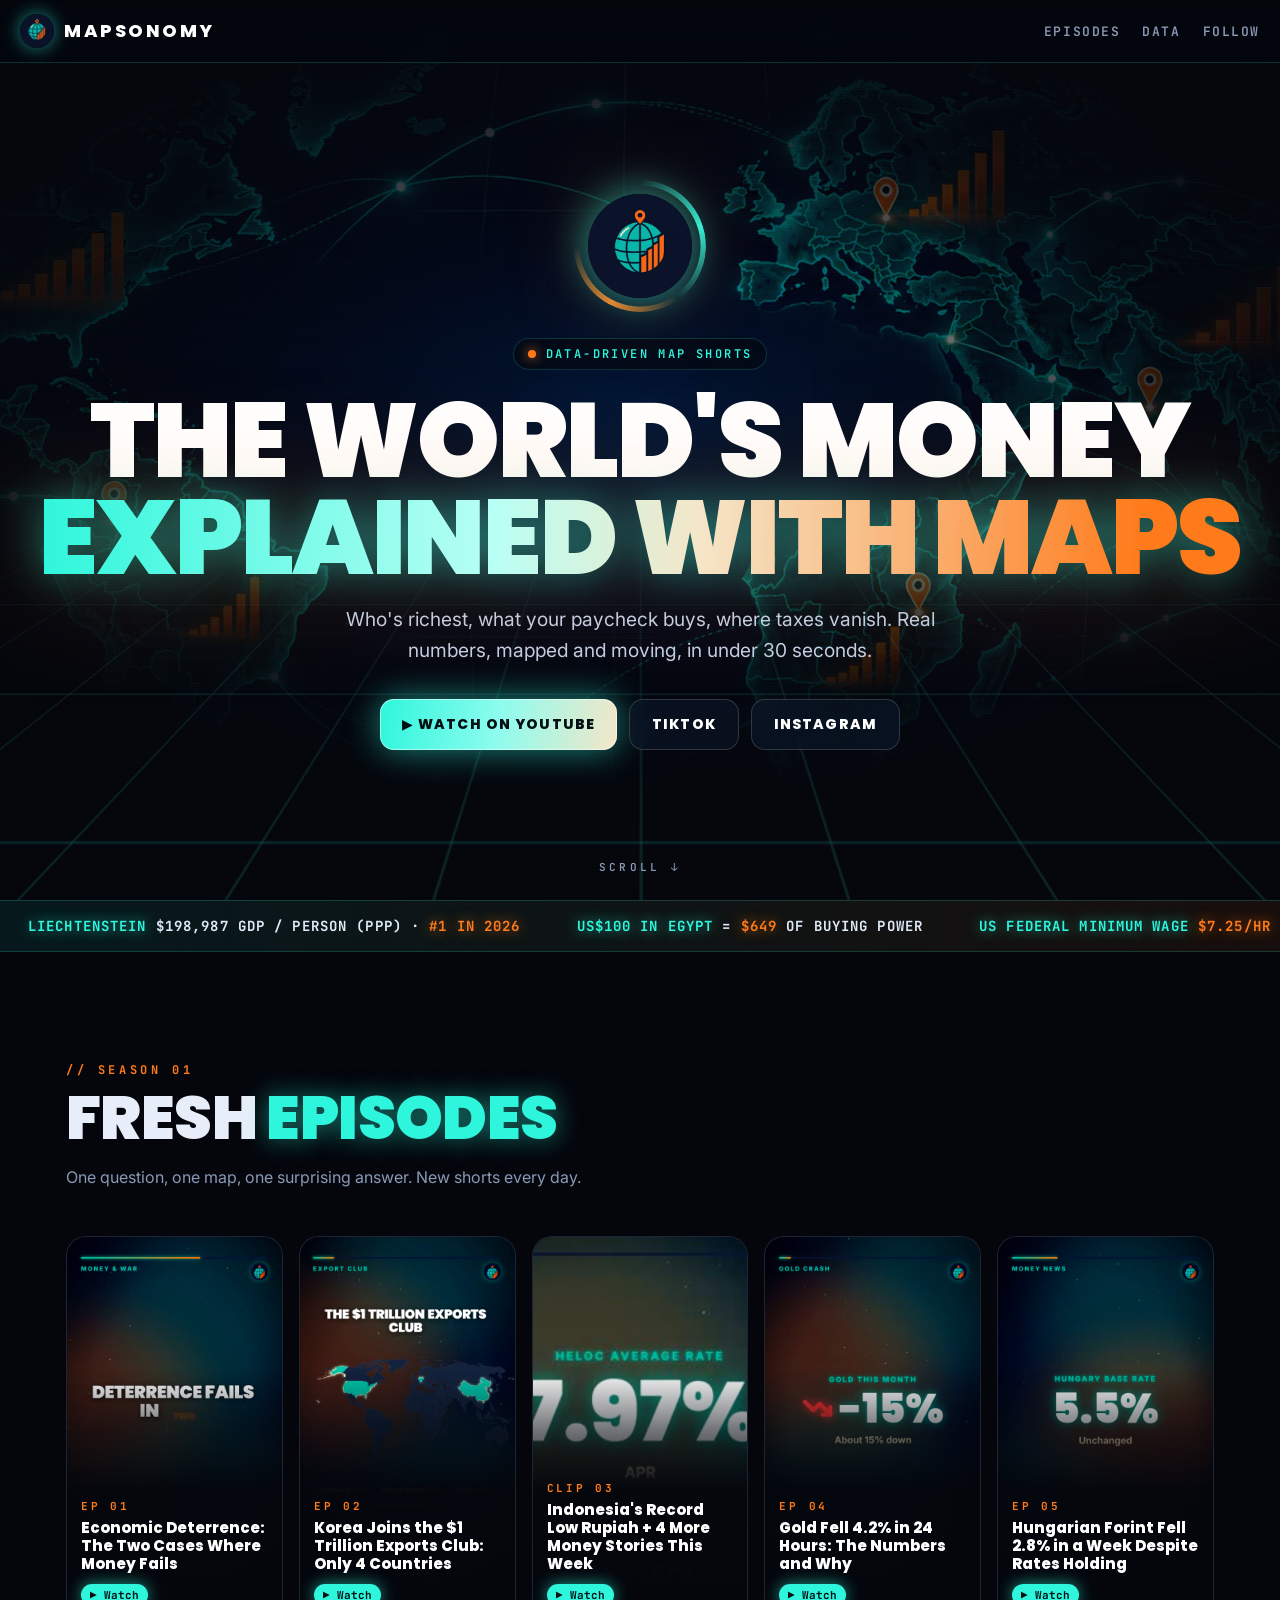
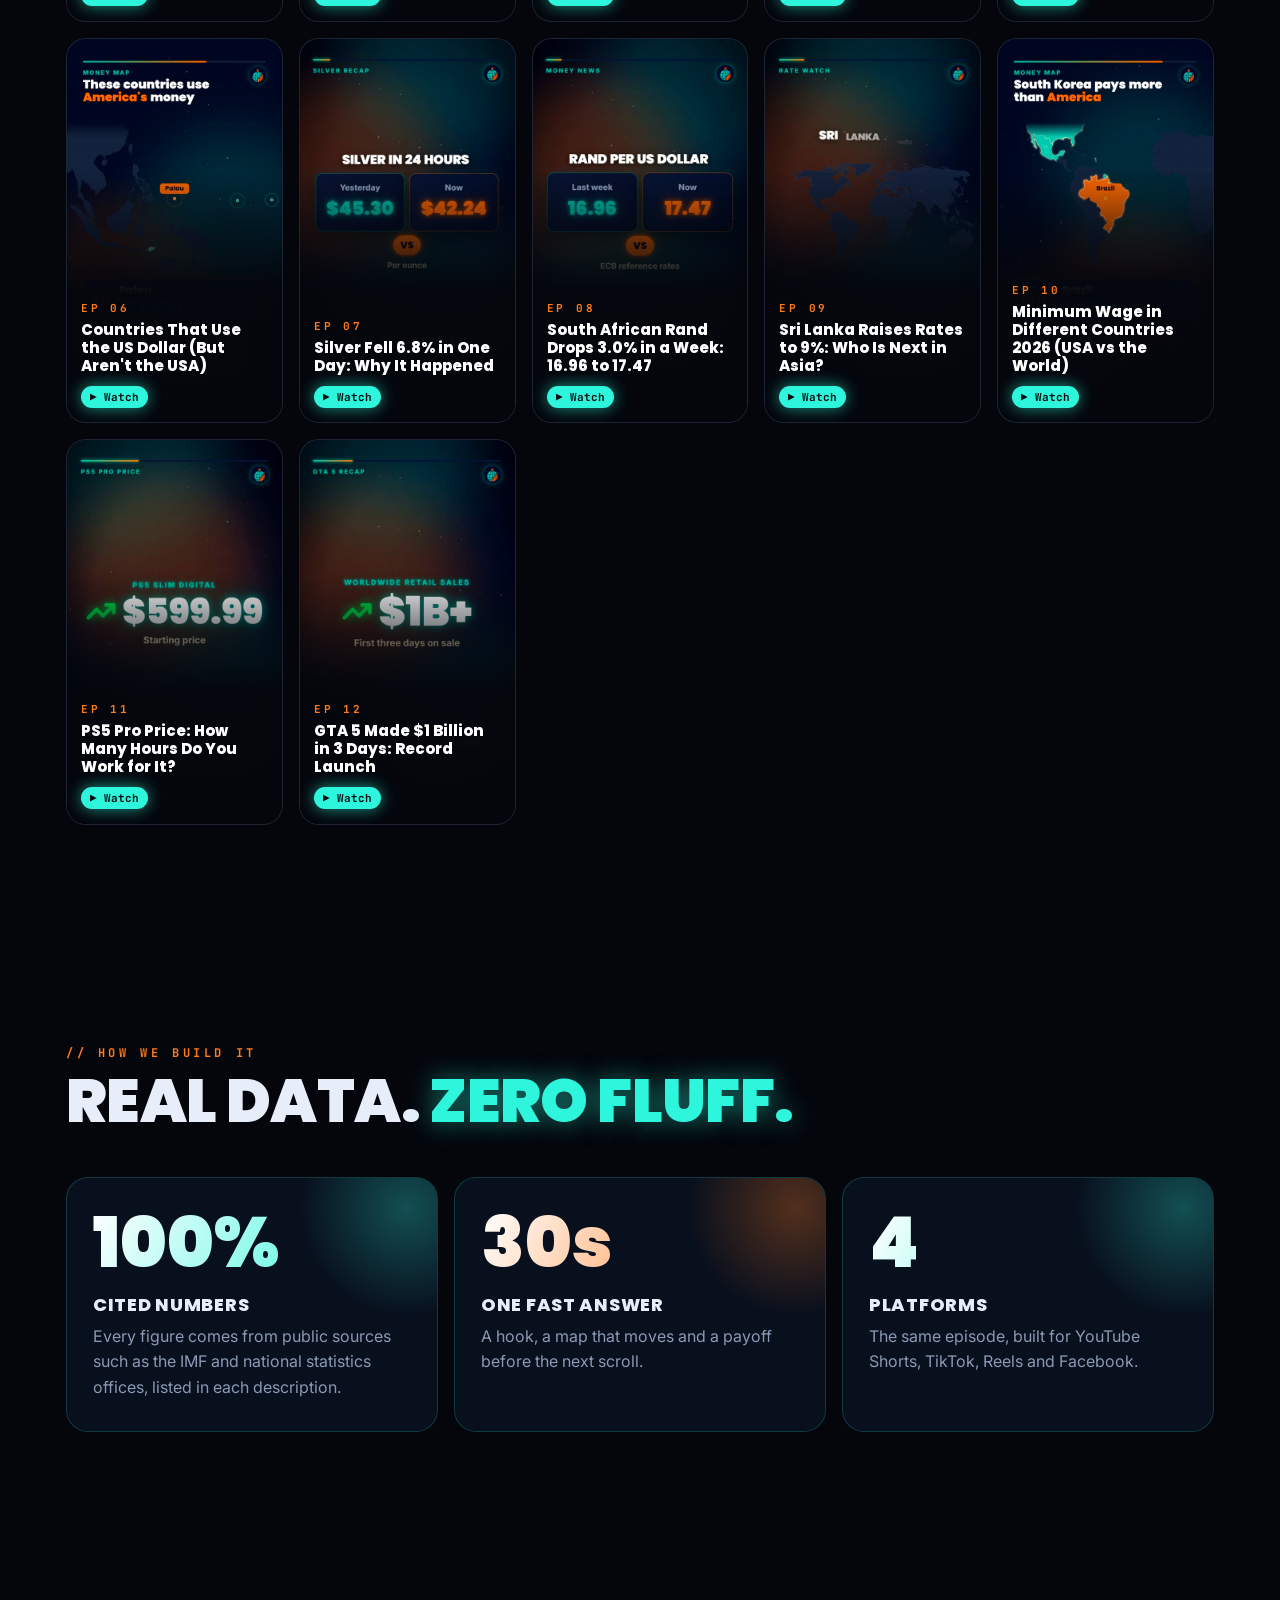
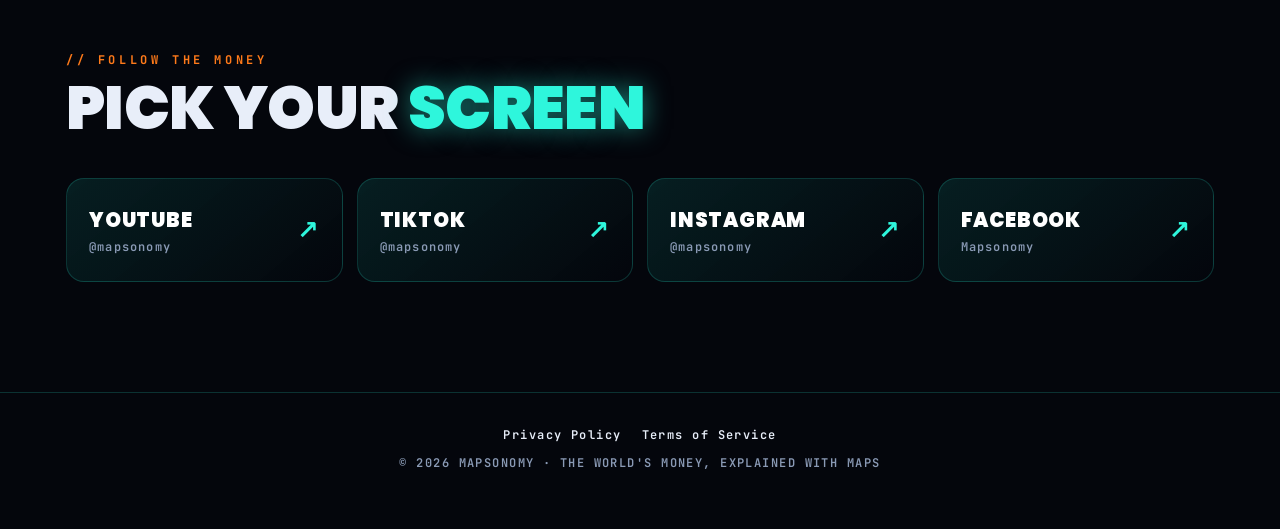
==== commit 5e571061: "Latest episodes 2026-11-21 20:56" ====
--- a/index.html
+++ b/index.html
@@ -66,53 +66,53 @@
       <p class="sub">One question, one map, one surprising answer. New shorts every day.</p>
     </div>
     <div class="eps">
+      <a class="ep reveal" href="https://www.youtube.com/shorts/dy2bFznFrNk">
+        <img src="img/ep_dy2bFznFrNk.jpg" alt="" loading="lazy">
+        <div class="meta"><div class="num">EP 01</div><h3>Economic Deterrence: The Two Cases Where Money Fails</h3><span class="chip">▶ Watch</span></div>
+      </a>
       <a class="ep reveal" href="https://www.youtube.com/shorts/7eyWOLxoxF8">
         <img src="img/ep_7eyWOLxoxF8.jpg" alt="" loading="lazy">
-        <div class="meta"><div class="num">EP 01</div><h3>Korea Joins the $1 Trillion Exports Club: Only 4 Countries</h3><span class="chip">▶ Watch</span></div>
+        <div class="meta"><div class="num">EP 02</div><h3>Korea Joins the $1 Trillion Exports Club: Only 4 Countries</h3><span class="chip">▶ Watch</span></div>
       </a>
       <a class="ep reveal" href="https://www.youtube.com/shorts/wU41exPKRAI">
         <img src="img/ep_wU41exPKRAI.jpg" alt="" loading="lazy">
-        <div class="meta"><div class="num">CLIP 02</div><h3>Indonesia&#x27;s Record Low Rupiah + 4 More Money Stories This Week</h3><span class="chip">▶ Watch</span></div>
+        <div class="meta"><div class="num">CLIP 03</div><h3>Indonesia&#x27;s Record Low Rupiah + 4 More Money Stories This Week</h3><span class="chip">▶ Watch</span></div>
       </a>
       <a class="ep reveal" href="https://www.youtube.com/shorts/W-0Qiuopz6s">
         <img src="img/ep_W-0Qiuopz6s.jpg" alt="" loading="lazy">
-        <div class="meta"><div class="num">EP 03</div><h3>Gold Fell 4.2% in 24 Hours: The Numbers and Why</h3><span class="chip">▶ Watch</span></div>
+        <div class="meta"><div class="num">EP 04</div><h3>Gold Fell 4.2% in 24 Hours: The Numbers and Why</h3><span class="chip">▶ Watch</span></div>
       </a>
       <a class="ep reveal" href="https://www.youtube.com/shorts/Icshubch7xU">
         <img src="img/ep_Icshubch7xU.jpg" alt="" loading="lazy">
-        <div class="meta"><div class="num">EP 04</div><h3>Hungarian Forint Fell 2.8% in a Week Despite Rates Holding</h3><span class="chip">▶ Watch</span></div>
+        <div class="meta"><div class="num">EP 05</div><h3>Hungarian Forint Fell 2.8% in a Week Despite Rates Holding</h3><span class="chip">▶ Watch</span></div>
       </a>
       <a class="ep reveal" href="https://www.youtube.com/shorts/S8gTGD7wxss">
         <img src="img/ep_S8gTGD7wxss.jpg" alt="" loading="lazy">
-        <div class="meta"><div class="num">EP 05</div><h3>Countries That Use the US Dollar (But Aren&#x27;t the USA)</h3><span class="chip">▶ Watch</span></div>
+        <div class="meta"><div class="num">EP 06</div><h3>Countries That Use the US Dollar (But Aren&#x27;t the USA)</h3><span class="chip">▶ Watch</span></div>
       </a>
       <a class="ep reveal" href="https://www.youtube.com/shorts/H8O7yUhOfnk">
         <img src="img/ep_H8O7yUhOfnk.jpg" alt="" loading="lazy">
-        <div class="meta"><div class="num">EP 06</div><h3>Silver Fell 6.8% in One Day: Why It Happened</h3><span class="chip">▶ Watch</span></div>
+        <div class="meta"><div class="num">EP 07</div><h3>Silver Fell 6.8% in One Day: Why It Happened</h3><span class="chip">▶ Watch</span></div>
       </a>
       <a class="ep reveal" href="https://www.youtube.com/shorts/5dV98DQMx6M">
         <img src="img/ep_5dV98DQMx6M.jpg" alt="" loading="lazy">
-        <div class="meta"><div class="num">EP 07</div><h3>South African Rand Drops 3.0% in a Week: 16.96 to 17.47</h3><span class="chip">▶ Watch</span></div>
+        <div class="meta"><div class="num">EP 08</div><h3>South African Rand Drops 3.0% in a Week: 16.96 to 17.47</h3><span class="chip">▶ Watch</span></div>
       </a>
       <a class="ep reveal" href="https://www.youtube.com/shorts/EHLclUfu2Bc">
         <img src="img/ep_EHLclUfu2Bc.jpg" alt="" loading="lazy">
-        <div class="meta"><div class="num">EP 08</div><h3>Sri Lanka Raises Rates to 9%: Who Is Next in Asia?</h3><span class="chip">▶ Watch</span></div>
+        <div class="meta"><div class="num">EP 09</div><h3>Sri Lanka Raises Rates to 9%: Who Is Next in Asia?</h3><span class="chip">▶ Watch</span></div>
       </a>
       <a class="ep reveal" href="https://www.youtube.com/shorts/B1gXLXWkjzY">
         <img src="img/ep_B1gXLXWkjzY.jpg" alt="" loading="lazy">
-        <div class="meta"><div class="num">EP 09</div><h3>Minimum Wage in Different Countries 2026 (USA vs the World)</h3><span class="chip">▶ Watch</span></div>
+        <div class="meta"><div class="num">EP 10</div><h3>Minimum Wage in Different Countries 2026 (USA vs the World)</h3><span class="chip">▶ Watch</span></div>
       </a>
       <a class="ep reveal" href="https://www.youtube.com/shorts/QE22sKyUbV8">
         <img src="img/ep_QE22sKyUbV8.jpg" alt="" loading="lazy">
-        <div class="meta"><div class="num">EP 10</div><h3>PS5 Pro Price: How Many Hours Do You Work for It?</h3><span class="chip">▶ Watch</span></div>
+        <div class="meta"><div class="num">EP 11</div><h3>PS5 Pro Price: How Many Hours Do You Work for It?</h3><span class="chip">▶ Watch</span></div>
       </a>
       <a class="ep reveal" href="https://www.youtube.com/shorts/p_K2d7UvPsI">
         <img src="img/ep_p_K2d7UvPsI.jpg" alt="" loading="lazy">
-        <div class="meta"><div class="num">EP 11</div><h3>GTA 5 Made $1 Billion in 3 Days: Record Launch</h3><span class="chip">▶ Watch</span></div>
-      </a>
-      <a class="ep reveal" href="https://www.youtube.com/shorts/UTCkdQXBWpY">
-        <img src="https://i.ytimg.com/vi/UTCkdQXBWpY/hqdefault.jpg" alt="" loading="lazy">
-        <div class="meta"><div class="num">EP 12</div><h3>What 100 Dollars Gets You in Different Countries</h3><span class="chip">▶ Watch</span></div>
+        <div class="meta"><div class="num">EP 12</div><h3>GTA 5 Made $1 Billion in 3 Days: Record Launch</h3><span class="chip">▶ Watch</span></div>
       </a>
     </div>
   </div>
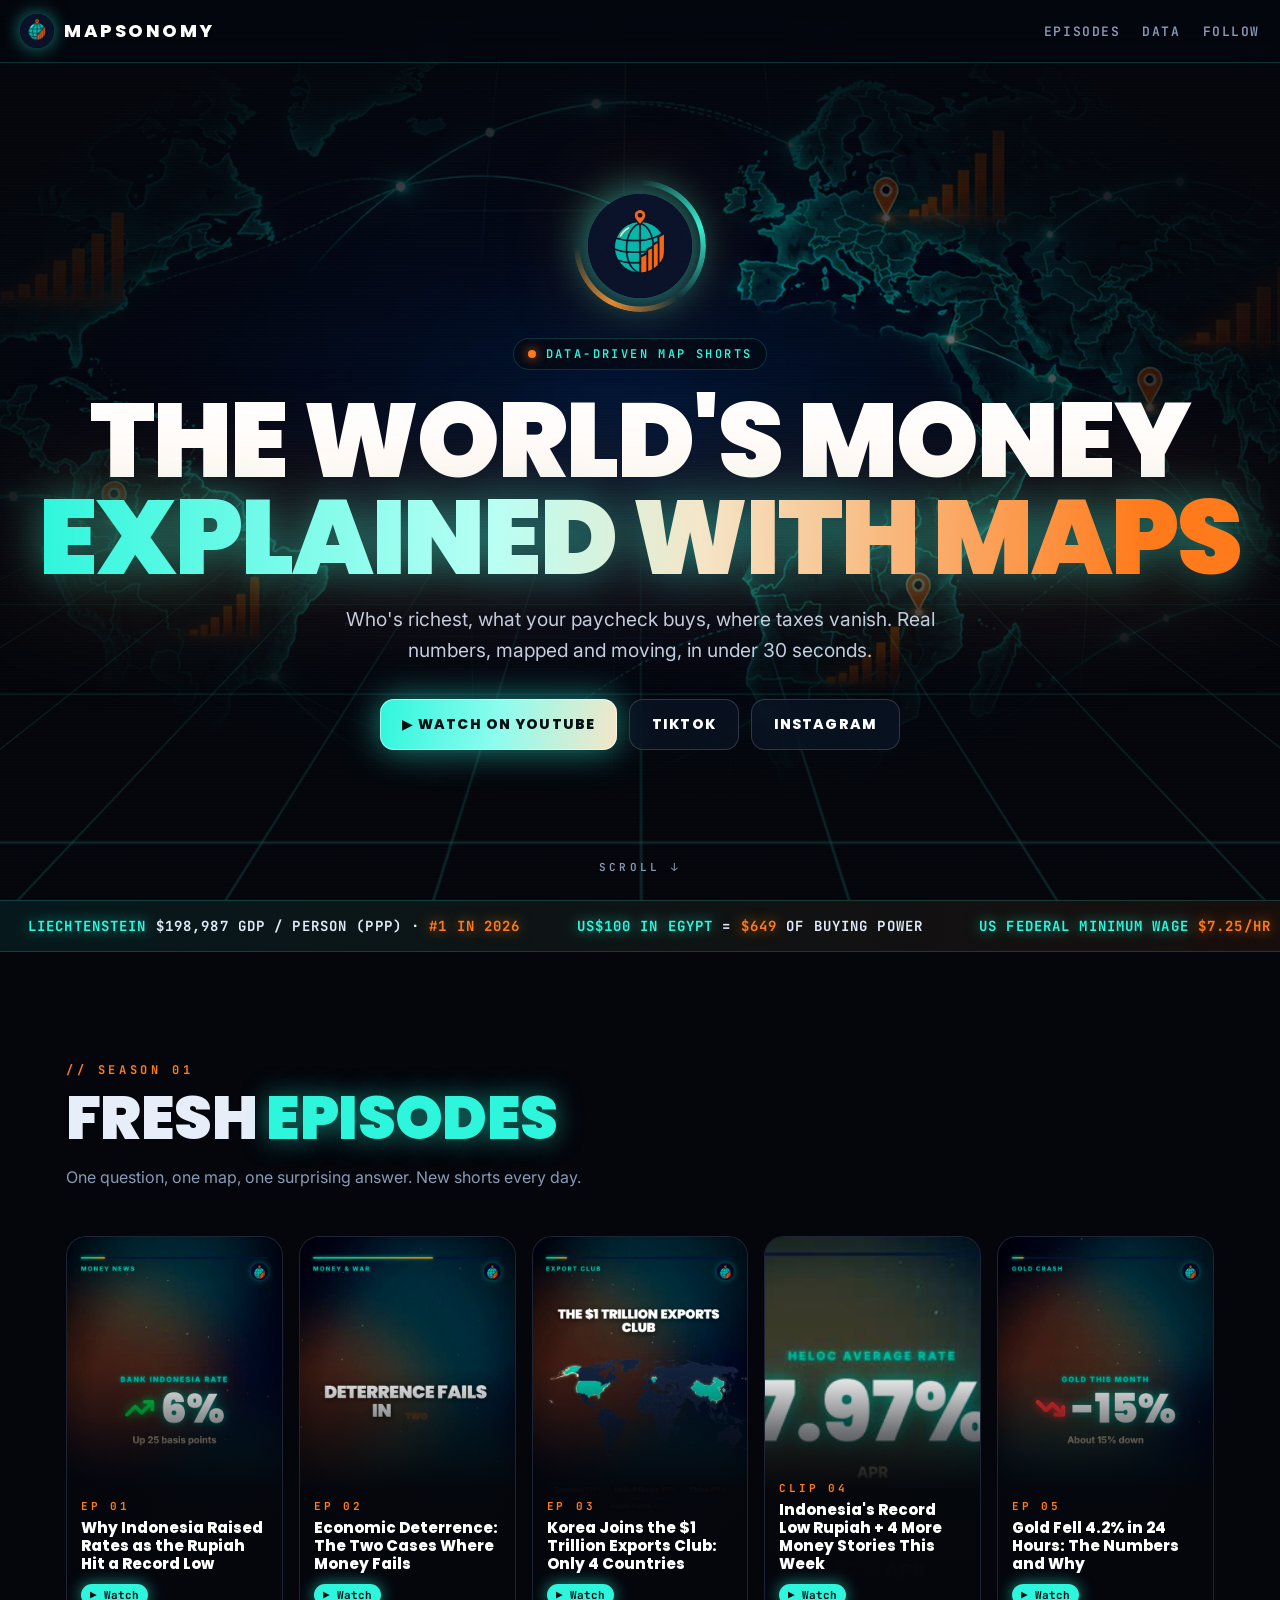
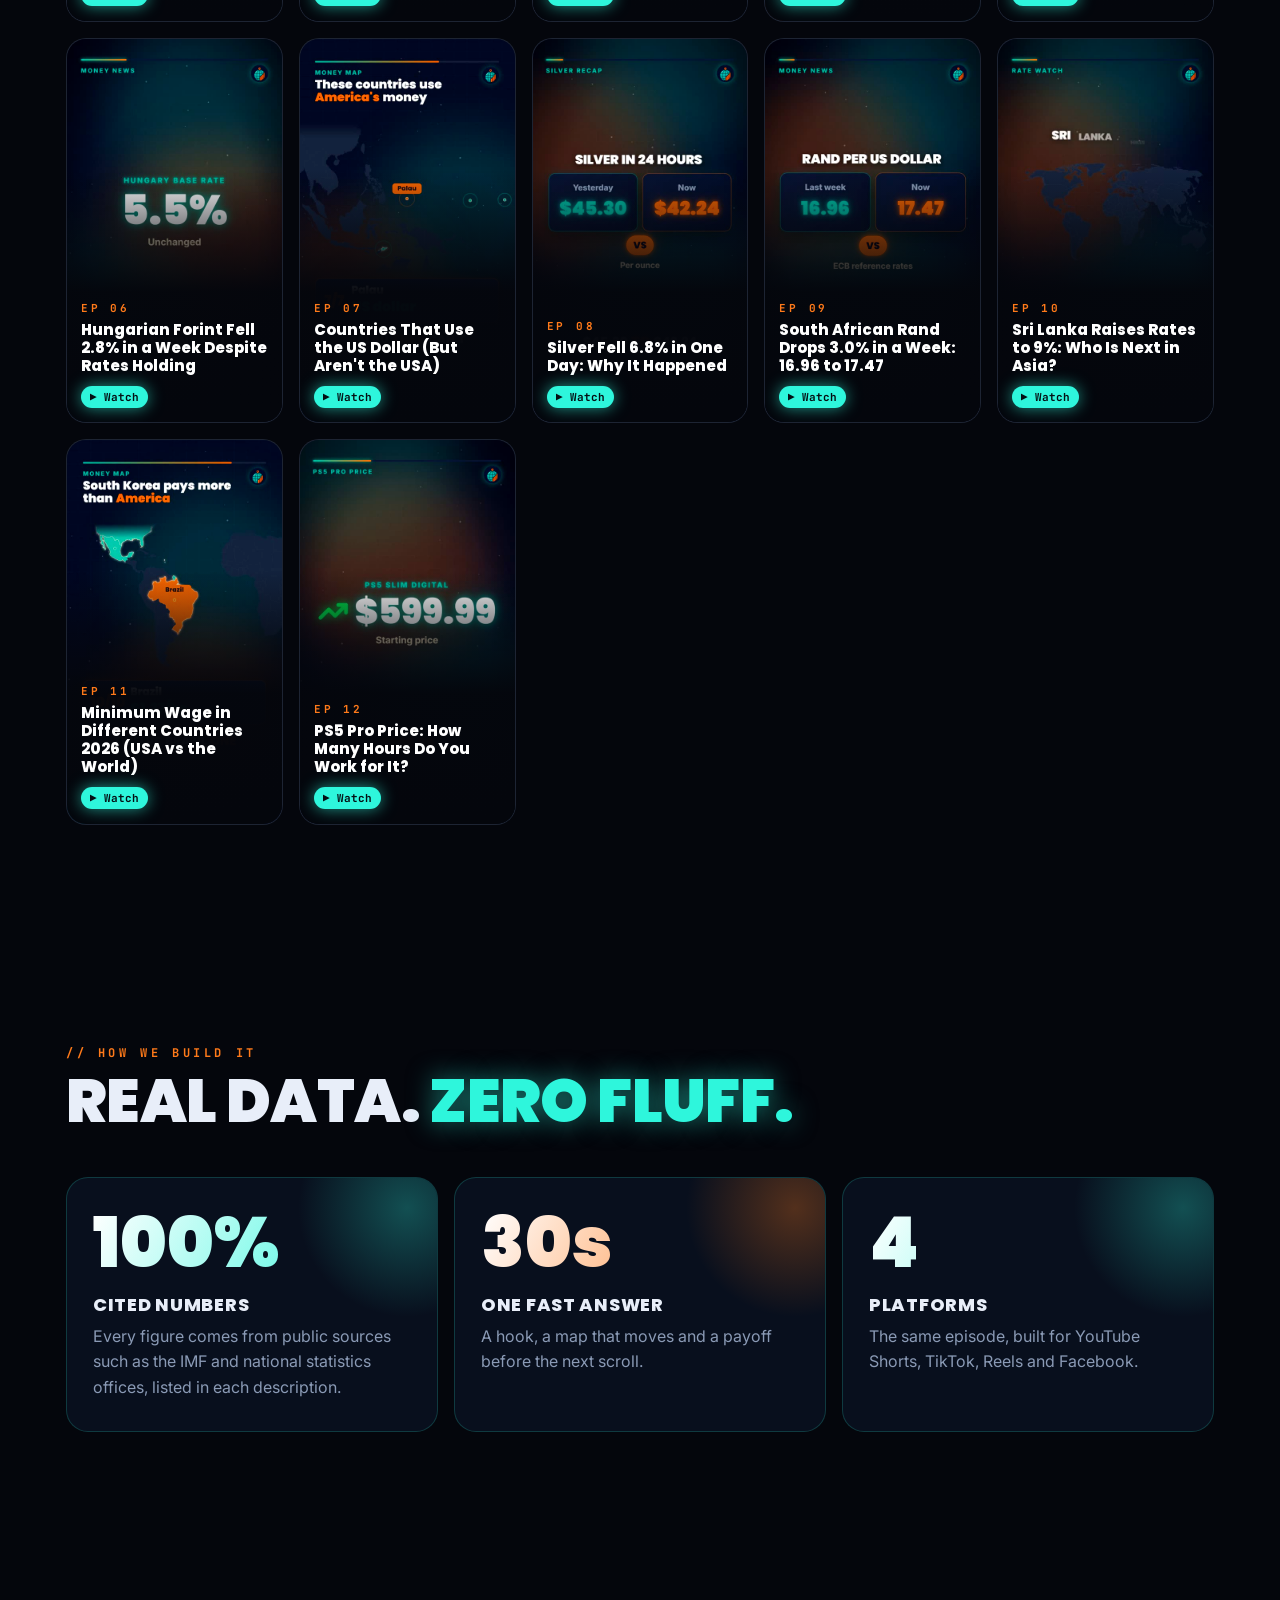
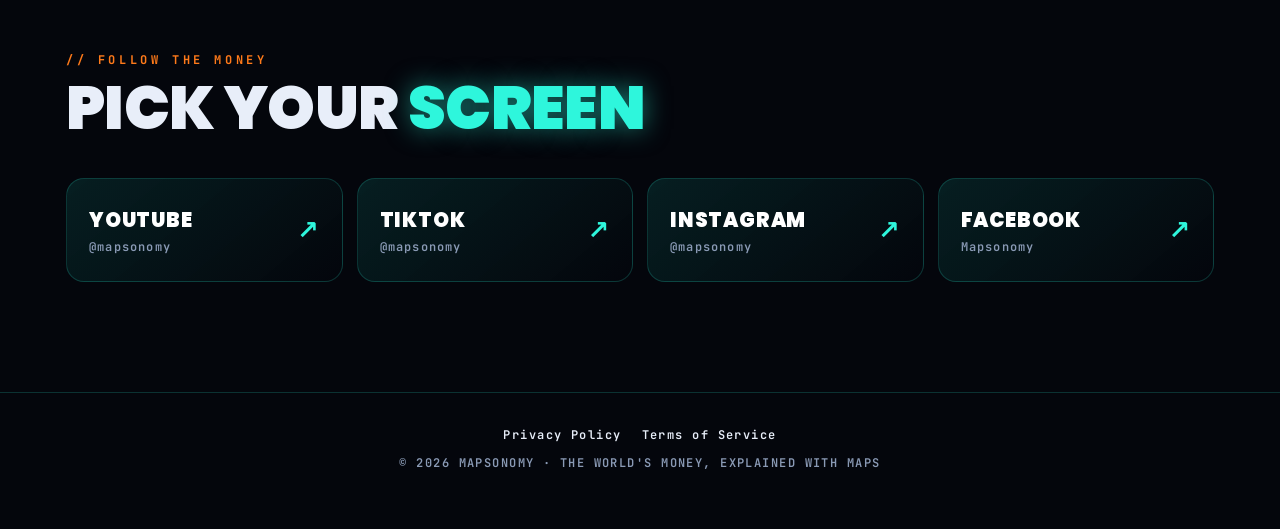
==== commit 9def5959: "Latest episodes 2026-11-22 15:11" ====
--- a/index.html
+++ b/index.html
@@ -66,53 +66,53 @@
       <p class="sub">One question, one map, one surprising answer. New shorts every day.</p>
     </div>
     <div class="eps">
+      <a class="ep reveal" href="https://www.youtube.com/shorts/iboASIA37A8">
+        <img src="img/ep_iboASIA37A8.jpg" alt="" loading="lazy">
+        <div class="meta"><div class="num">EP 01</div><h3>Why Indonesia Raised Rates as the Rupiah Hit a Record Low</h3><span class="chip">▶ Watch</span></div>
+      </a>
       <a class="ep reveal" href="https://www.youtube.com/shorts/dy2bFznFrNk">
         <img src="img/ep_dy2bFznFrNk.jpg" alt="" loading="lazy">
-        <div class="meta"><div class="num">EP 01</div><h3>Economic Deterrence: The Two Cases Where Money Fails</h3><span class="chip">▶ Watch</span></div>
+        <div class="meta"><div class="num">EP 02</div><h3>Economic Deterrence: The Two Cases Where Money Fails</h3><span class="chip">▶ Watch</span></div>
       </a>
       <a class="ep reveal" href="https://www.youtube.com/shorts/7eyWOLxoxF8">
         <img src="img/ep_7eyWOLxoxF8.jpg" alt="" loading="lazy">
-        <div class="meta"><div class="num">EP 02</div><h3>Korea Joins the $1 Trillion Exports Club: Only 4 Countries</h3><span class="chip">▶ Watch</span></div>
+        <div class="meta"><div class="num">EP 03</div><h3>Korea Joins the $1 Trillion Exports Club: Only 4 Countries</h3><span class="chip">▶ Watch</span></div>
       </a>
       <a class="ep reveal" href="https://www.youtube.com/shorts/wU41exPKRAI">
         <img src="img/ep_wU41exPKRAI.jpg" alt="" loading="lazy">
-        <div class="meta"><div class="num">CLIP 03</div><h3>Indonesia&#x27;s Record Low Rupiah + 4 More Money Stories This Week</h3><span class="chip">▶ Watch</span></div>
+        <div class="meta"><div class="num">CLIP 04</div><h3>Indonesia&#x27;s Record Low Rupiah + 4 More Money Stories This Week</h3><span class="chip">▶ Watch</span></div>
       </a>
       <a class="ep reveal" href="https://www.youtube.com/shorts/W-0Qiuopz6s">
         <img src="img/ep_W-0Qiuopz6s.jpg" alt="" loading="lazy">
-        <div class="meta"><div class="num">EP 04</div><h3>Gold Fell 4.2% in 24 Hours: The Numbers and Why</h3><span class="chip">▶ Watch</span></div>
+        <div class="meta"><div class="num">EP 05</div><h3>Gold Fell 4.2% in 24 Hours: The Numbers and Why</h3><span class="chip">▶ Watch</span></div>
       </a>
       <a class="ep reveal" href="https://www.youtube.com/shorts/Icshubch7xU">
         <img src="img/ep_Icshubch7xU.jpg" alt="" loading="lazy">
-        <div class="meta"><div class="num">EP 05</div><h3>Hungarian Forint Fell 2.8% in a Week Despite Rates Holding</h3><span class="chip">▶ Watch</span></div>
+        <div class="meta"><div class="num">EP 06</div><h3>Hungarian Forint Fell 2.8% in a Week Despite Rates Holding</h3><span class="chip">▶ Watch</span></div>
       </a>
       <a class="ep reveal" href="https://www.youtube.com/shorts/S8gTGD7wxss">
         <img src="img/ep_S8gTGD7wxss.jpg" alt="" loading="lazy">
-        <div class="meta"><div class="num">EP 06</div><h3>Countries That Use the US Dollar (But Aren&#x27;t the USA)</h3><span class="chip">▶ Watch</span></div>
+        <div class="meta"><div class="num">EP 07</div><h3>Countries That Use the US Dollar (But Aren&#x27;t the USA)</h3><span class="chip">▶ Watch</span></div>
       </a>
       <a class="ep reveal" href="https://www.youtube.com/shorts/H8O7yUhOfnk">
         <img src="img/ep_H8O7yUhOfnk.jpg" alt="" loading="lazy">
-        <div class="meta"><div class="num">EP 07</div><h3>Silver Fell 6.8% in One Day: Why It Happened</h3><span class="chip">▶ Watch</span></div>
+        <div class="meta"><div class="num">EP 08</div><h3>Silver Fell 6.8% in One Day: Why It Happened</h3><span class="chip">▶ Watch</span></div>
       </a>
       <a class="ep reveal" href="https://www.youtube.com/shorts/5dV98DQMx6M">
         <img src="img/ep_5dV98DQMx6M.jpg" alt="" loading="lazy">
-        <div class="meta"><div class="num">EP 08</div><h3>South African Rand Drops 3.0% in a Week: 16.96 to 17.47</h3><span class="chip">▶ Watch</span></div>
+        <div class="meta"><div class="num">EP 09</div><h3>South African Rand Drops 3.0% in a Week: 16.96 to 17.47</h3><span class="chip">▶ Watch</span></div>
       </a>
       <a class="ep reveal" href="https://www.youtube.com/shorts/EHLclUfu2Bc">
         <img src="img/ep_EHLclUfu2Bc.jpg" alt="" loading="lazy">
-        <div class="meta"><div class="num">EP 09</div><h3>Sri Lanka Raises Rates to 9%: Who Is Next in Asia?</h3><span class="chip">▶ Watch</span></div>
+        <div class="meta"><div class="num">EP 10</div><h3>Sri Lanka Raises Rates to 9%: Who Is Next in Asia?</h3><span class="chip">▶ Watch</span></div>
       </a>
       <a class="ep reveal" href="https://www.youtube.com/shorts/B1gXLXWkjzY">
         <img src="img/ep_B1gXLXWkjzY.jpg" alt="" loading="lazy">
-        <div class="meta"><div class="num">EP 10</div><h3>Minimum Wage in Different Countries 2026 (USA vs the World)</h3><span class="chip">▶ Watch</span></div>
+        <div class="meta"><div class="num">EP 11</div><h3>Minimum Wage in Different Countries 2026 (USA vs the World)</h3><span class="chip">▶ Watch</span></div>
       </a>
       <a class="ep reveal" href="https://www.youtube.com/shorts/QE22sKyUbV8">
         <img src="img/ep_QE22sKyUbV8.jpg" alt="" loading="lazy">
-        <div class="meta"><div class="num">EP 11</div><h3>PS5 Pro Price: How Many Hours Do You Work for It?</h3><span class="chip">▶ Watch</span></div>
-      </a>
-      <a class="ep reveal" href="https://www.youtube.com/shorts/p_K2d7UvPsI">
-        <img src="img/ep_p_K2d7UvPsI.jpg" alt="" loading="lazy">
-        <div class="meta"><div class="num">EP 12</div><h3>GTA 5 Made $1 Billion in 3 Days: Record Launch</h3><span class="chip">▶ Watch</span></div>
+        <div class="meta"><div class="num">EP 12</div><h3>PS5 Pro Price: How Many Hours Do You Work for It?</h3><span class="chip">▶ Watch</span></div>
       </a>
     </div>
   </div>
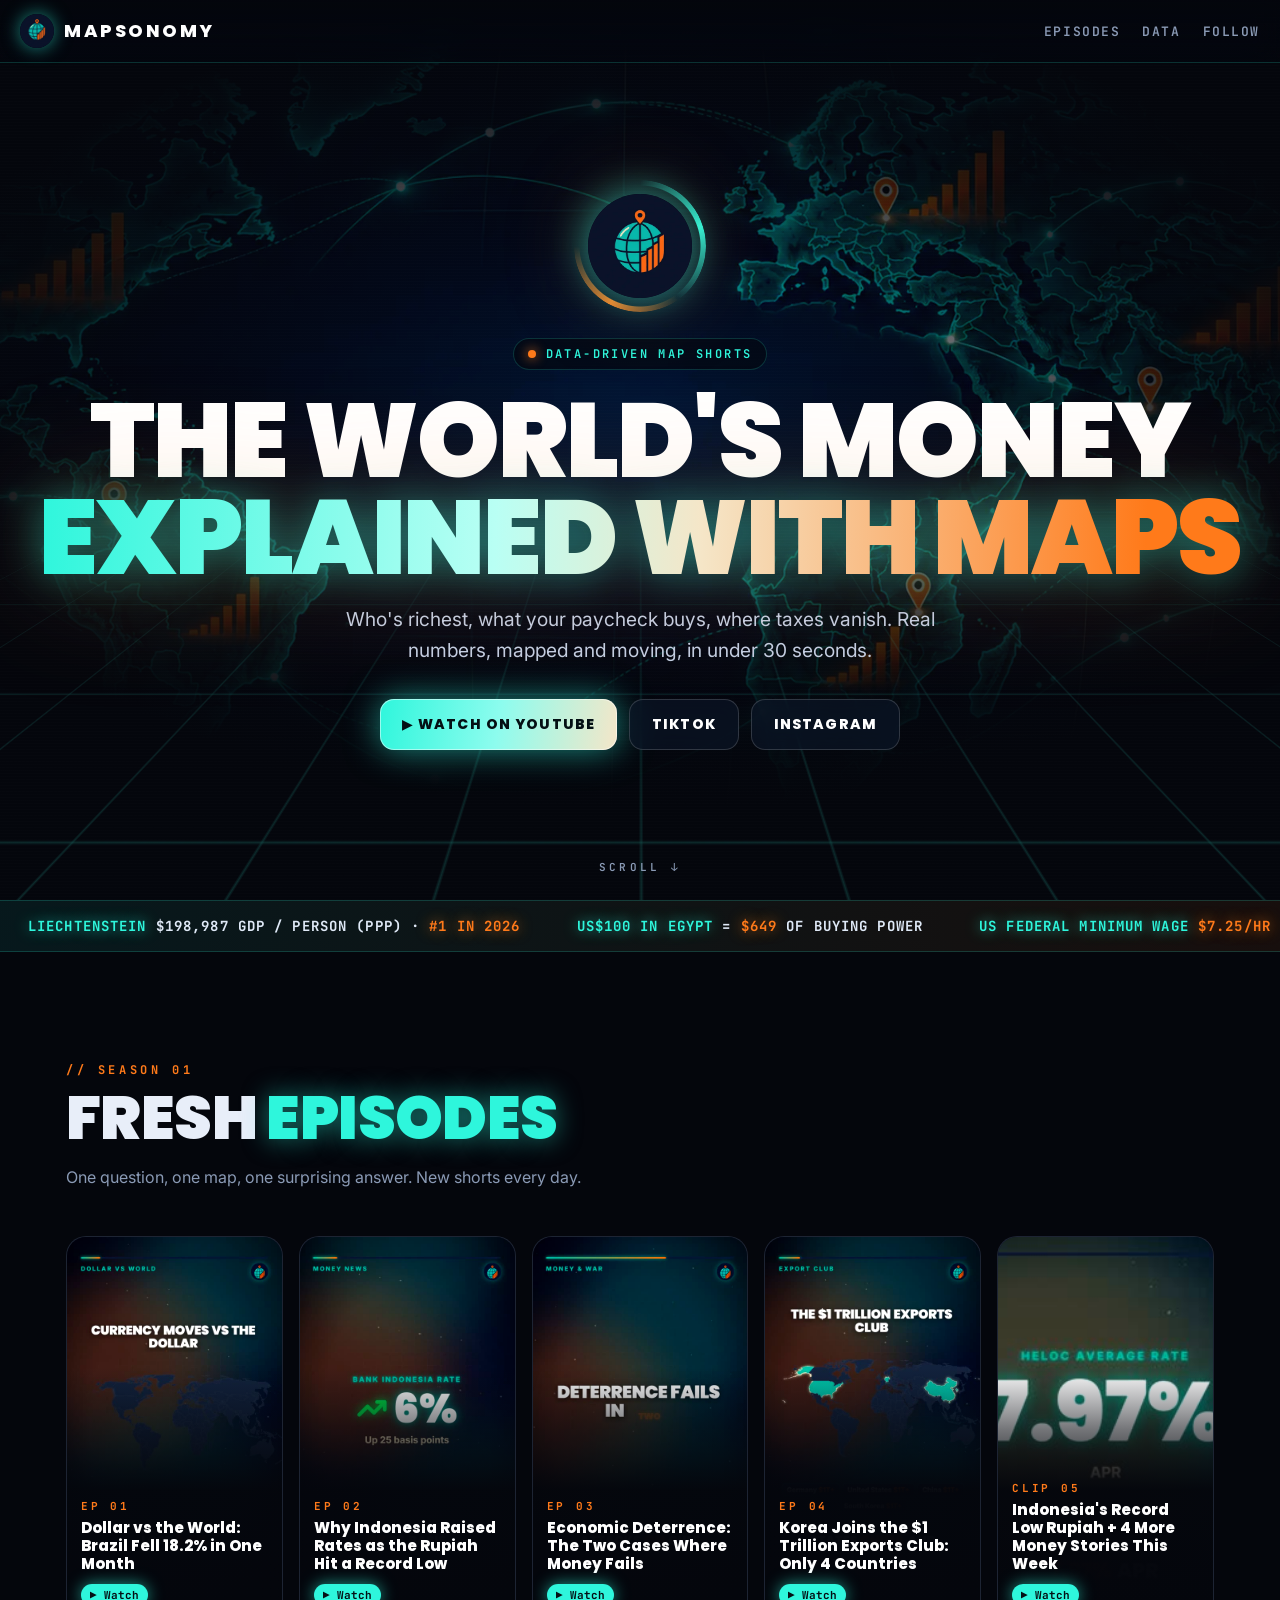
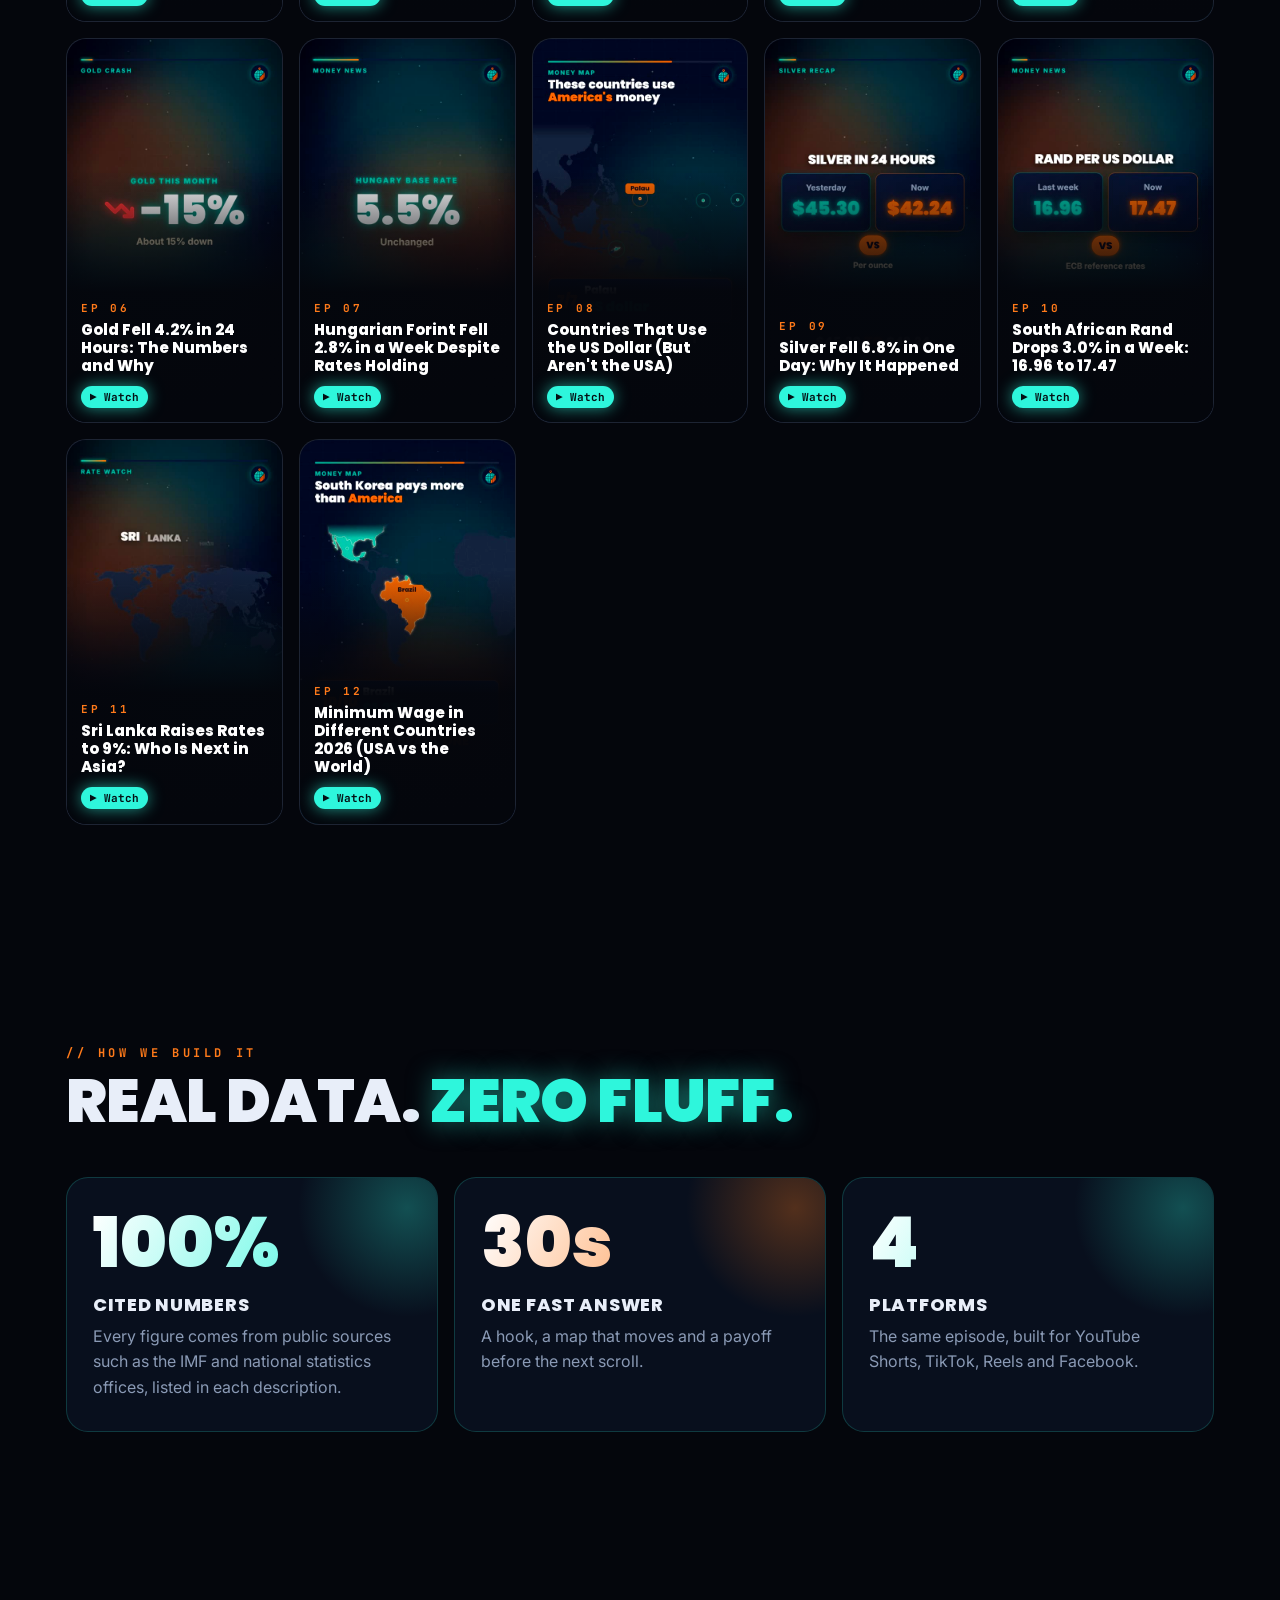
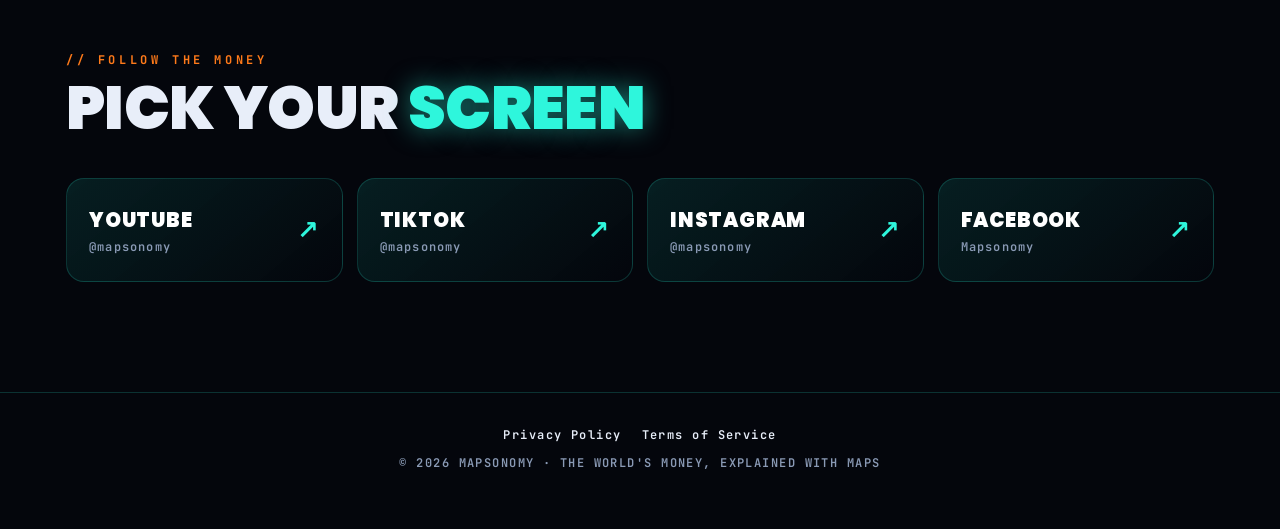
==== commit e7472170: "Latest episodes 2026-11-22 18:12" ====
--- a/index.html
+++ b/index.html
@@ -66,53 +66,53 @@
       <p class="sub">One question, one map, one surprising answer. New shorts every day.</p>
     </div>
     <div class="eps">
+      <a class="ep reveal" href="https://www.youtube.com/shorts/XqgzsKcev-8">
+        <img src="img/ep_XqgzsKcev-8.jpg" alt="" loading="lazy">
+        <div class="meta"><div class="num">EP 01</div><h3>Dollar vs the World: Brazil Fell 18.2% in One Month</h3><span class="chip">▶ Watch</span></div>
+      </a>
       <a class="ep reveal" href="https://www.youtube.com/shorts/iboASIA37A8">
         <img src="img/ep_iboASIA37A8.jpg" alt="" loading="lazy">
-        <div class="meta"><div class="num">EP 01</div><h3>Why Indonesia Raised Rates as the Rupiah Hit a Record Low</h3><span class="chip">▶ Watch</span></div>
+        <div class="meta"><div class="num">EP 02</div><h3>Why Indonesia Raised Rates as the Rupiah Hit a Record Low</h3><span class="chip">▶ Watch</span></div>
       </a>
       <a class="ep reveal" href="https://www.youtube.com/shorts/dy2bFznFrNk">
         <img src="img/ep_dy2bFznFrNk.jpg" alt="" loading="lazy">
-        <div class="meta"><div class="num">EP 02</div><h3>Economic Deterrence: The Two Cases Where Money Fails</h3><span class="chip">▶ Watch</span></div>
+        <div class="meta"><div class="num">EP 03</div><h3>Economic Deterrence: The Two Cases Where Money Fails</h3><span class="chip">▶ Watch</span></div>
       </a>
       <a class="ep reveal" href="https://www.youtube.com/shorts/7eyWOLxoxF8">
         <img src="img/ep_7eyWOLxoxF8.jpg" alt="" loading="lazy">
-        <div class="meta"><div class="num">EP 03</div><h3>Korea Joins the $1 Trillion Exports Club: Only 4 Countries</h3><span class="chip">▶ Watch</span></div>
+        <div class="meta"><div class="num">EP 04</div><h3>Korea Joins the $1 Trillion Exports Club: Only 4 Countries</h3><span class="chip">▶ Watch</span></div>
       </a>
       <a class="ep reveal" href="https://www.youtube.com/shorts/wU41exPKRAI">
         <img src="img/ep_wU41exPKRAI.jpg" alt="" loading="lazy">
-        <div class="meta"><div class="num">CLIP 04</div><h3>Indonesia&#x27;s Record Low Rupiah + 4 More Money Stories This Week</h3><span class="chip">▶ Watch</span></div>
+        <div class="meta"><div class="num">CLIP 05</div><h3>Indonesia&#x27;s Record Low Rupiah + 4 More Money Stories This Week</h3><span class="chip">▶ Watch</span></div>
       </a>
       <a class="ep reveal" href="https://www.youtube.com/shorts/W-0Qiuopz6s">
         <img src="img/ep_W-0Qiuopz6s.jpg" alt="" loading="lazy">
-        <div class="meta"><div class="num">EP 05</div><h3>Gold Fell 4.2% in 24 Hours: The Numbers and Why</h3><span class="chip">▶ Watch</span></div>
+        <div class="meta"><div class="num">EP 06</div><h3>Gold Fell 4.2% in 24 Hours: The Numbers and Why</h3><span class="chip">▶ Watch</span></div>
       </a>
       <a class="ep reveal" href="https://www.youtube.com/shorts/Icshubch7xU">
         <img src="img/ep_Icshubch7xU.jpg" alt="" loading="lazy">
-        <div class="meta"><div class="num">EP 06</div><h3>Hungarian Forint Fell 2.8% in a Week Despite Rates Holding</h3><span class="chip">▶ Watch</span></div>
+        <div class="meta"><div class="num">EP 07</div><h3>Hungarian Forint Fell 2.8% in a Week Despite Rates Holding</h3><span class="chip">▶ Watch</span></div>
       </a>
       <a class="ep reveal" href="https://www.youtube.com/shorts/S8gTGD7wxss">
         <img src="img/ep_S8gTGD7wxss.jpg" alt="" loading="lazy">
-        <div class="meta"><div class="num">EP 07</div><h3>Countries That Use the US Dollar (But Aren&#x27;t the USA)</h3><span class="chip">▶ Watch</span></div>
+        <div class="meta"><div class="num">EP 08</div><h3>Countries That Use the US Dollar (But Aren&#x27;t the USA)</h3><span class="chip">▶ Watch</span></div>
       </a>
       <a class="ep reveal" href="https://www.youtube.com/shorts/H8O7yUhOfnk">
         <img src="img/ep_H8O7yUhOfnk.jpg" alt="" loading="lazy">
-        <div class="meta"><div class="num">EP 08</div><h3>Silver Fell 6.8% in One Day: Why It Happened</h3><span class="chip">▶ Watch</span></div>
+        <div class="meta"><div class="num">EP 09</div><h3>Silver Fell 6.8% in One Day: Why It Happened</h3><span class="chip">▶ Watch</span></div>
       </a>
       <a class="ep reveal" href="https://www.youtube.com/shorts/5dV98DQMx6M">
         <img src="img/ep_5dV98DQMx6M.jpg" alt="" loading="lazy">
-        <div class="meta"><div class="num">EP 09</div><h3>South African Rand Drops 3.0% in a Week: 16.96 to 17.47</h3><span class="chip">▶ Watch</span></div>
+        <div class="meta"><div class="num">EP 10</div><h3>South African Rand Drops 3.0% in a Week: 16.96 to 17.47</h3><span class="chip">▶ Watch</span></div>
       </a>
       <a class="ep reveal" href="https://www.youtube.com/shorts/EHLclUfu2Bc">
         <img src="img/ep_EHLclUfu2Bc.jpg" alt="" loading="lazy">
-        <div class="meta"><div class="num">EP 10</div><h3>Sri Lanka Raises Rates to 9%: Who Is Next in Asia?</h3><span class="chip">▶ Watch</span></div>
+        <div class="meta"><div class="num">EP 11</div><h3>Sri Lanka Raises Rates to 9%: Who Is Next in Asia?</h3><span class="chip">▶ Watch</span></div>
       </a>
       <a class="ep reveal" href="https://www.youtube.com/shorts/B1gXLXWkjzY">
         <img src="img/ep_B1gXLXWkjzY.jpg" alt="" loading="lazy">
-        <div class="meta"><div class="num">EP 11</div><h3>Minimum Wage in Different Countries 2026 (USA vs the World)</h3><span class="chip">▶ Watch</span></div>
-      </a>
-      <a class="ep reveal" href="https://www.youtube.com/shorts/QE22sKyUbV8">
-        <img src="img/ep_QE22sKyUbV8.jpg" alt="" loading="lazy">
-        <div class="meta"><div class="num">EP 12</div><h3>PS5 Pro Price: How Many Hours Do You Work for It?</h3><span class="chip">▶ Watch</span></div>
+        <div class="meta"><div class="num">EP 12</div><h3>Minimum Wage in Different Countries 2026 (USA vs the World)</h3><span class="chip">▶ Watch</span></div>
       </a>
     </div>
   </div>
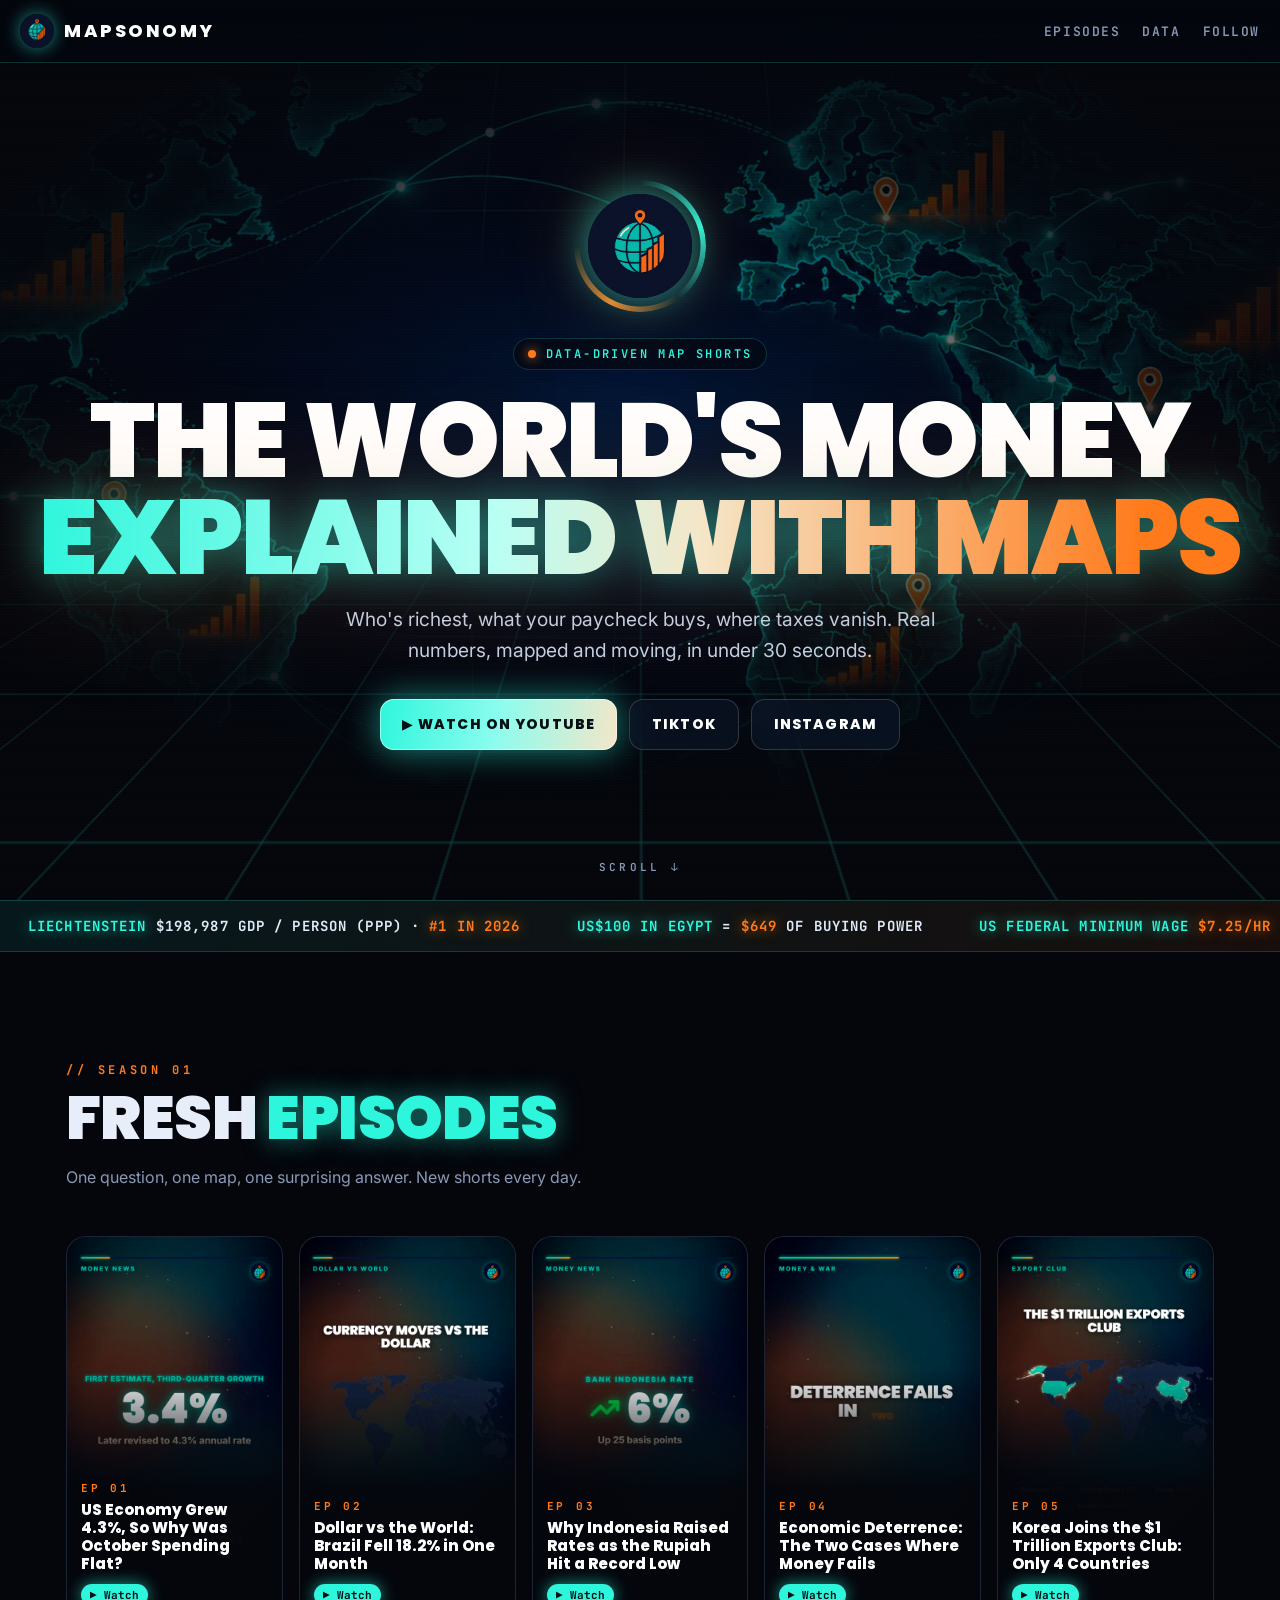
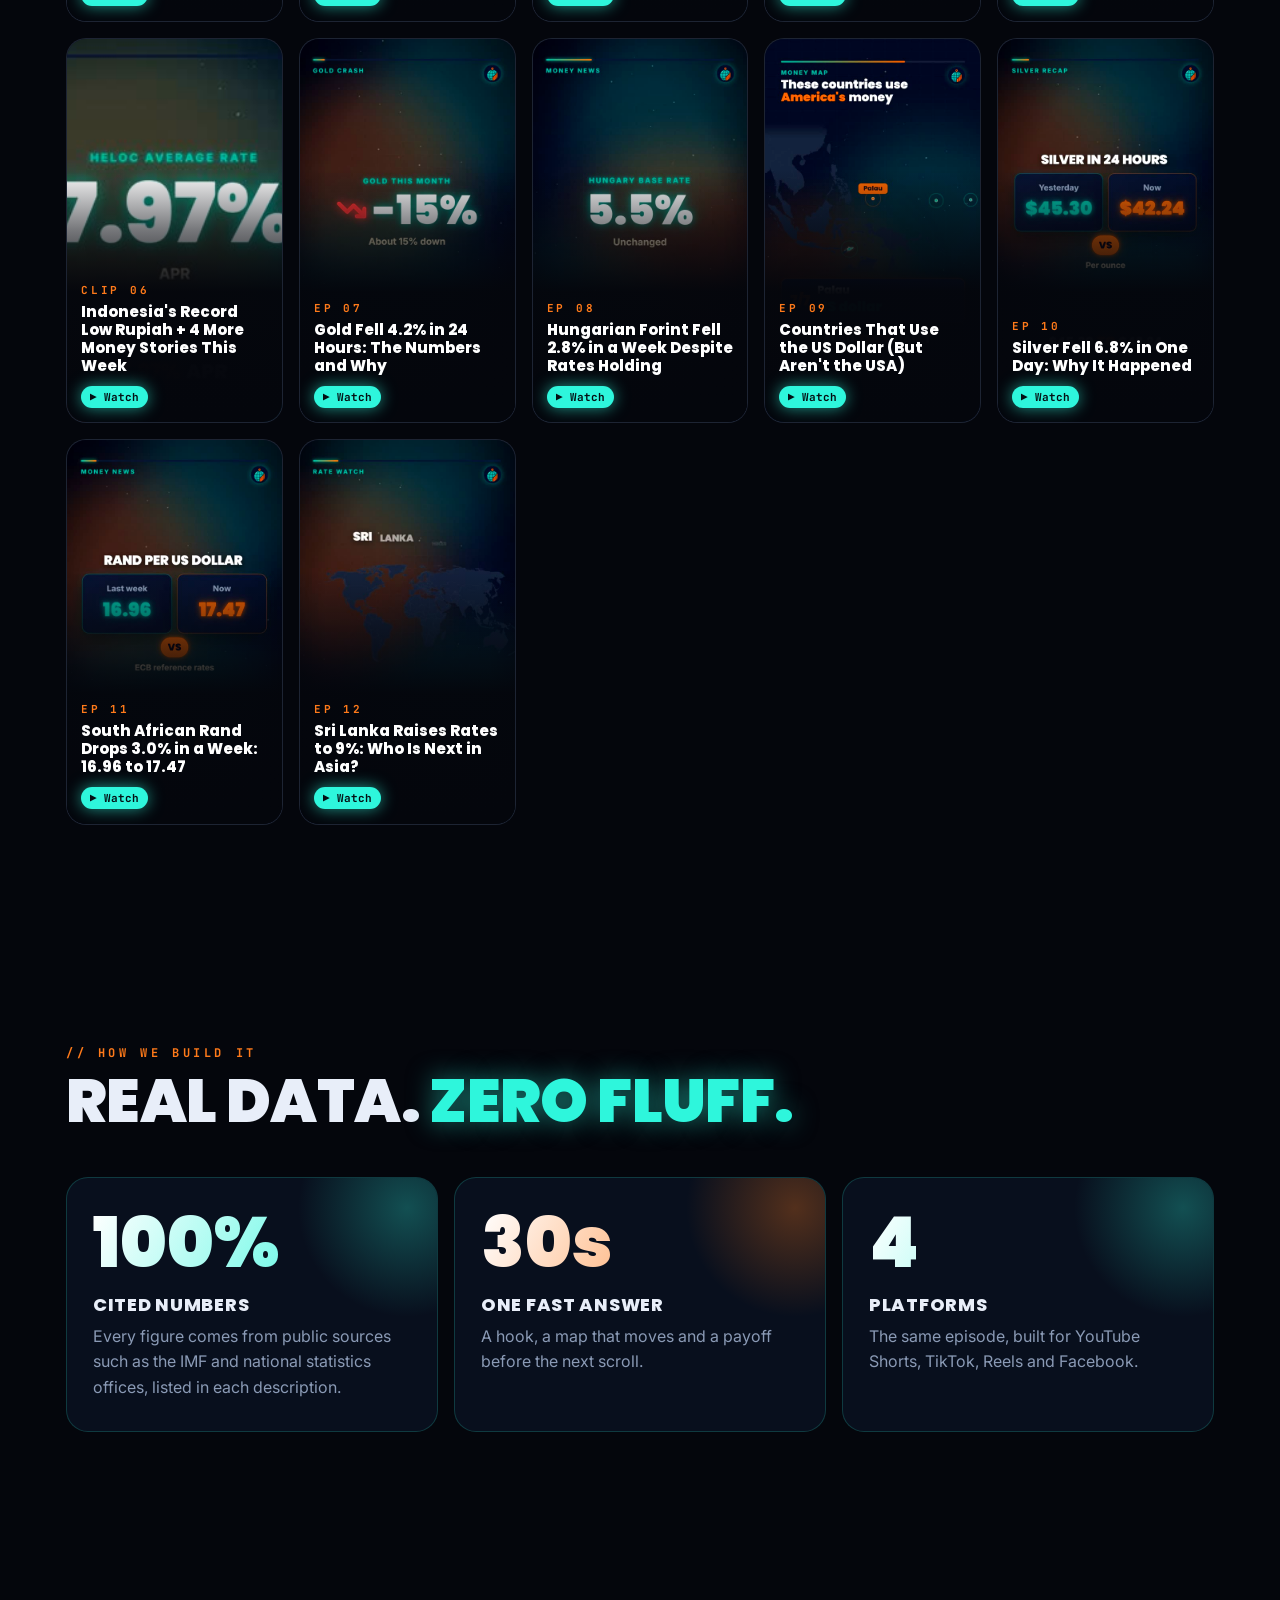
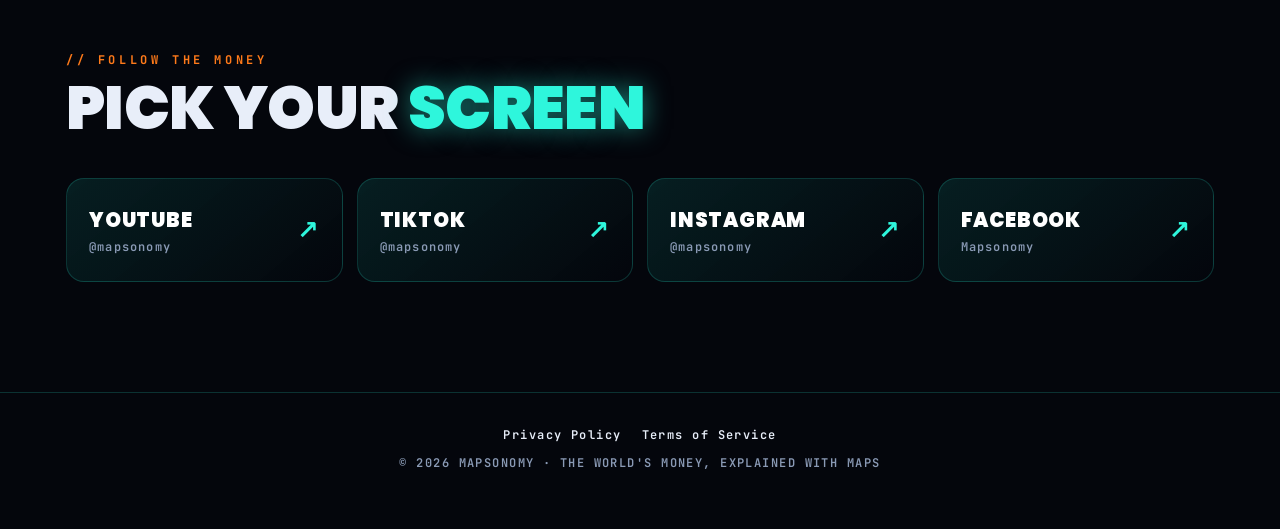
==== commit f54ab2fd: "Latest episodes 2026-11-26 02:17" ====
--- a/index.html
+++ b/index.html
@@ -66,53 +66,53 @@
       <p class="sub">One question, one map, one surprising answer. New shorts every day.</p>
     </div>
     <div class="eps">
+      <a class="ep reveal" href="https://www.youtube.com/shorts/fUrhRTtBOLA">
+        <img src="img/ep_fUrhRTtBOLA.jpg" alt="" loading="lazy">
+        <div class="meta"><div class="num">EP 01</div><h3>US Economy Grew 4.3%, So Why Was October Spending Flat?</h3><span class="chip">▶ Watch</span></div>
+      </a>
       <a class="ep reveal" href="https://www.youtube.com/shorts/XqgzsKcev-8">
         <img src="img/ep_XqgzsKcev-8.jpg" alt="" loading="lazy">
-        <div class="meta"><div class="num">EP 01</div><h3>Dollar vs the World: Brazil Fell 18.2% in One Month</h3><span class="chip">▶ Watch</span></div>
+        <div class="meta"><div class="num">EP 02</div><h3>Dollar vs the World: Brazil Fell 18.2% in One Month</h3><span class="chip">▶ Watch</span></div>
       </a>
       <a class="ep reveal" href="https://www.youtube.com/shorts/iboASIA37A8">
         <img src="img/ep_iboASIA37A8.jpg" alt="" loading="lazy">
-        <div class="meta"><div class="num">EP 02</div><h3>Why Indonesia Raised Rates as the Rupiah Hit a Record Low</h3><span class="chip">▶ Watch</span></div>
+        <div class="meta"><div class="num">EP 03</div><h3>Why Indonesia Raised Rates as the Rupiah Hit a Record Low</h3><span class="chip">▶ Watch</span></div>
       </a>
       <a class="ep reveal" href="https://www.youtube.com/shorts/dy2bFznFrNk">
         <img src="img/ep_dy2bFznFrNk.jpg" alt="" loading="lazy">
-        <div class="meta"><div class="num">EP 03</div><h3>Economic Deterrence: The Two Cases Where Money Fails</h3><span class="chip">▶ Watch</span></div>
+        <div class="meta"><div class="num">EP 04</div><h3>Economic Deterrence: The Two Cases Where Money Fails</h3><span class="chip">▶ Watch</span></div>
       </a>
       <a class="ep reveal" href="https://www.youtube.com/shorts/7eyWOLxoxF8">
         <img src="img/ep_7eyWOLxoxF8.jpg" alt="" loading="lazy">
-        <div class="meta"><div class="num">EP 04</div><h3>Korea Joins the $1 Trillion Exports Club: Only 4 Countries</h3><span class="chip">▶ Watch</span></div>
+        <div class="meta"><div class="num">EP 05</div><h3>Korea Joins the $1 Trillion Exports Club: Only 4 Countries</h3><span class="chip">▶ Watch</span></div>
       </a>
       <a class="ep reveal" href="https://www.youtube.com/shorts/wU41exPKRAI">
         <img src="img/ep_wU41exPKRAI.jpg" alt="" loading="lazy">
-        <div class="meta"><div class="num">CLIP 05</div><h3>Indonesia&#x27;s Record Low Rupiah + 4 More Money Stories This Week</h3><span class="chip">▶ Watch</span></div>
+        <div class="meta"><div class="num">CLIP 06</div><h3>Indonesia&#x27;s Record Low Rupiah + 4 More Money Stories This Week</h3><span class="chip">▶ Watch</span></div>
       </a>
       <a class="ep reveal" href="https://www.youtube.com/shorts/W-0Qiuopz6s">
         <img src="img/ep_W-0Qiuopz6s.jpg" alt="" loading="lazy">
-        <div class="meta"><div class="num">EP 06</div><h3>Gold Fell 4.2% in 24 Hours: The Numbers and Why</h3><span class="chip">▶ Watch</span></div>
+        <div class="meta"><div class="num">EP 07</div><h3>Gold Fell 4.2% in 24 Hours: The Numbers and Why</h3><span class="chip">▶ Watch</span></div>
       </a>
       <a class="ep reveal" href="https://www.youtube.com/shorts/Icshubch7xU">
         <img src="img/ep_Icshubch7xU.jpg" alt="" loading="lazy">
-        <div class="meta"><div class="num">EP 07</div><h3>Hungarian Forint Fell 2.8% in a Week Despite Rates Holding</h3><span class="chip">▶ Watch</span></div>
+        <div class="meta"><div class="num">EP 08</div><h3>Hungarian Forint Fell 2.8% in a Week Despite Rates Holding</h3><span class="chip">▶ Watch</span></div>
       </a>
       <a class="ep reveal" href="https://www.youtube.com/shorts/S8gTGD7wxss">
         <img src="img/ep_S8gTGD7wxss.jpg" alt="" loading="lazy">
-        <div class="meta"><div class="num">EP 08</div><h3>Countries That Use the US Dollar (But Aren&#x27;t the USA)</h3><span class="chip">▶ Watch</span></div>
+        <div class="meta"><div class="num">EP 09</div><h3>Countries That Use the US Dollar (But Aren&#x27;t the USA)</h3><span class="chip">▶ Watch</span></div>
       </a>
       <a class="ep reveal" href="https://www.youtube.com/shorts/H8O7yUhOfnk">
         <img src="img/ep_H8O7yUhOfnk.jpg" alt="" loading="lazy">
-        <div class="meta"><div class="num">EP 09</div><h3>Silver Fell 6.8% in One Day: Why It Happened</h3><span class="chip">▶ Watch</span></div>
+        <div class="meta"><div class="num">EP 10</div><h3>Silver Fell 6.8% in One Day: Why It Happened</h3><span class="chip">▶ Watch</span></div>
       </a>
       <a class="ep reveal" href="https://www.youtube.com/shorts/5dV98DQMx6M">
         <img src="img/ep_5dV98DQMx6M.jpg" alt="" loading="lazy">
-        <div class="meta"><div class="num">EP 10</div><h3>South African Rand Drops 3.0% in a Week: 16.96 to 17.47</h3><span class="chip">▶ Watch</span></div>
+        <div class="meta"><div class="num">EP 11</div><h3>South African Rand Drops 3.0% in a Week: 16.96 to 17.47</h3><span class="chip">▶ Watch</span></div>
       </a>
       <a class="ep reveal" href="https://www.youtube.com/shorts/EHLclUfu2Bc">
         <img src="img/ep_EHLclUfu2Bc.jpg" alt="" loading="lazy">
-        <div class="meta"><div class="num">EP 11</div><h3>Sri Lanka Raises Rates to 9%: Who Is Next in Asia?</h3><span class="chip">▶ Watch</span></div>
-      </a>
-      <a class="ep reveal" href="https://www.youtube.com/shorts/B1gXLXWkjzY">
-        <img src="img/ep_B1gXLXWkjzY.jpg" alt="" loading="lazy">
-        <div class="meta"><div class="num">EP 12</div><h3>Minimum Wage in Different Countries 2026 (USA vs the World)</h3><span class="chip">▶ Watch</span></div>
+        <div class="meta"><div class="num">EP 12</div><h3>Sri Lanka Raises Rates to 9%: Who Is Next in Asia?</h3><span class="chip">▶ Watch</span></div>
       </a>
     </div>
   </div>
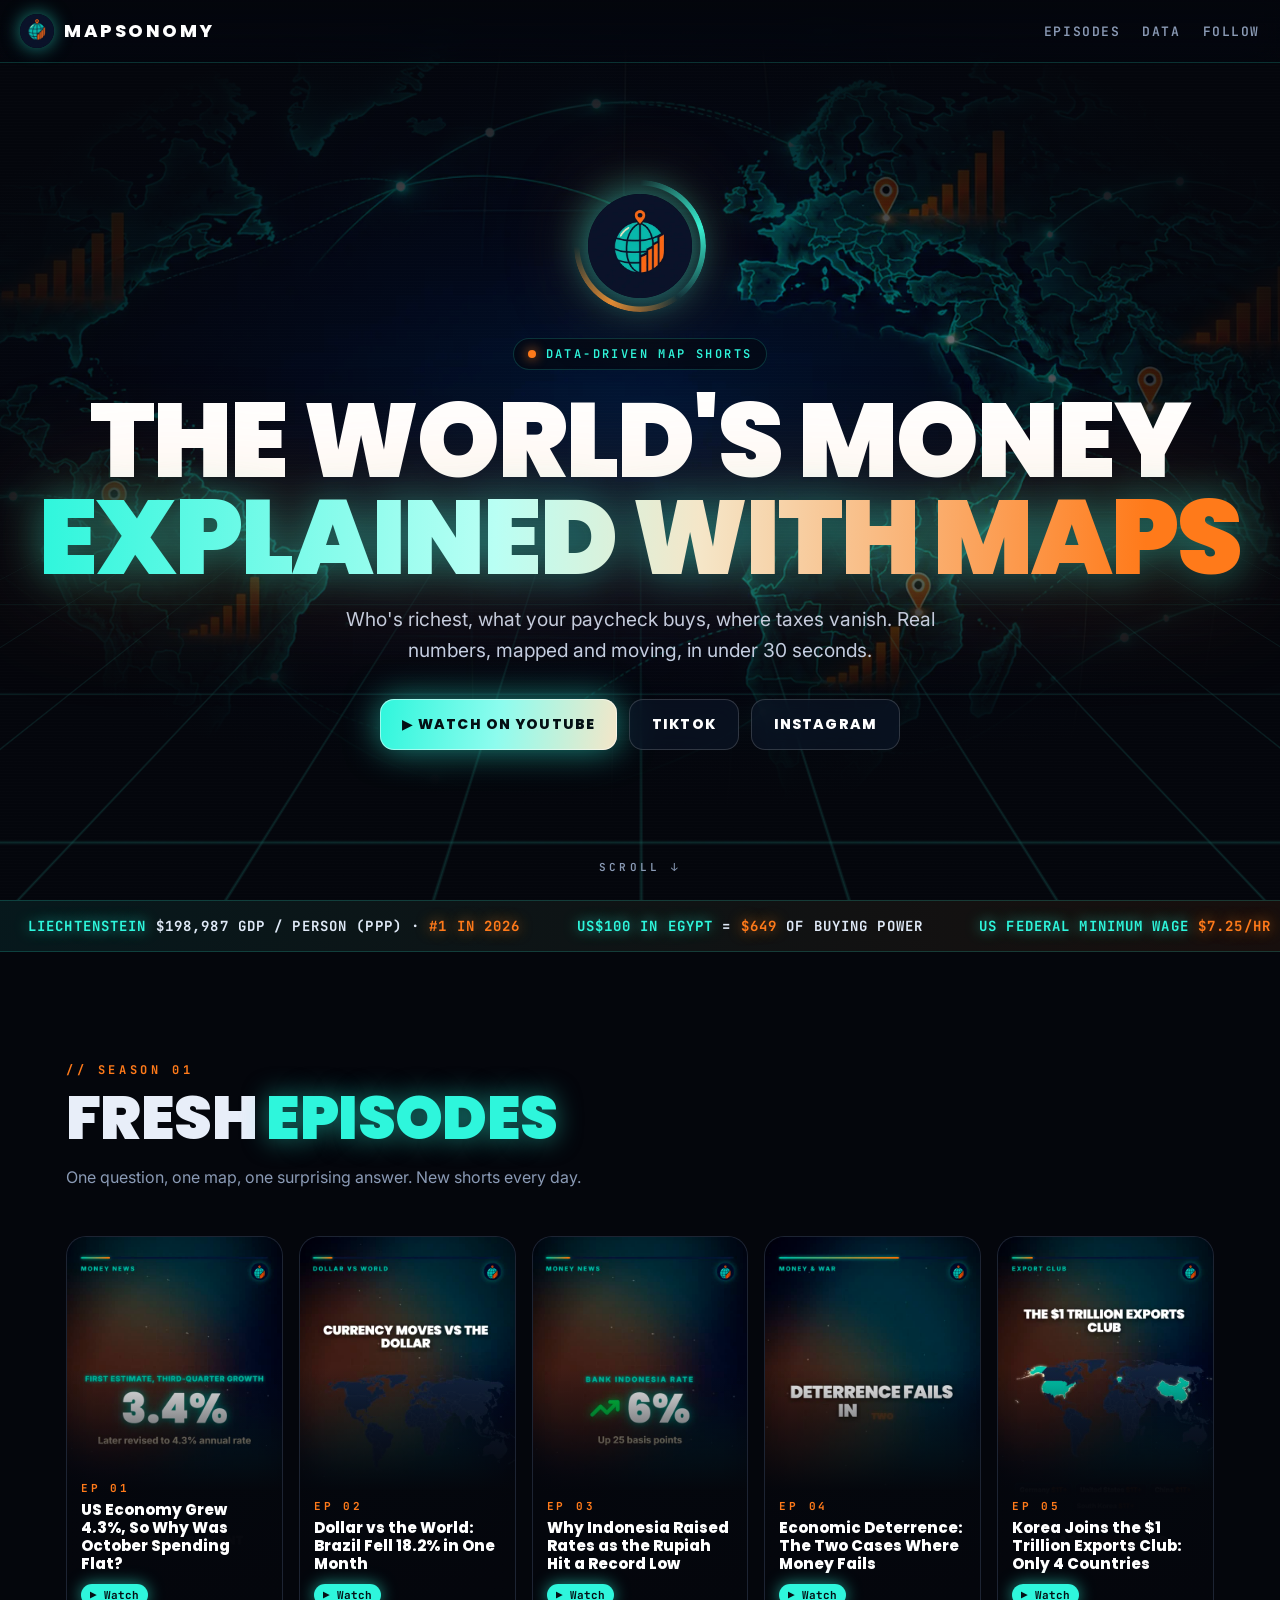
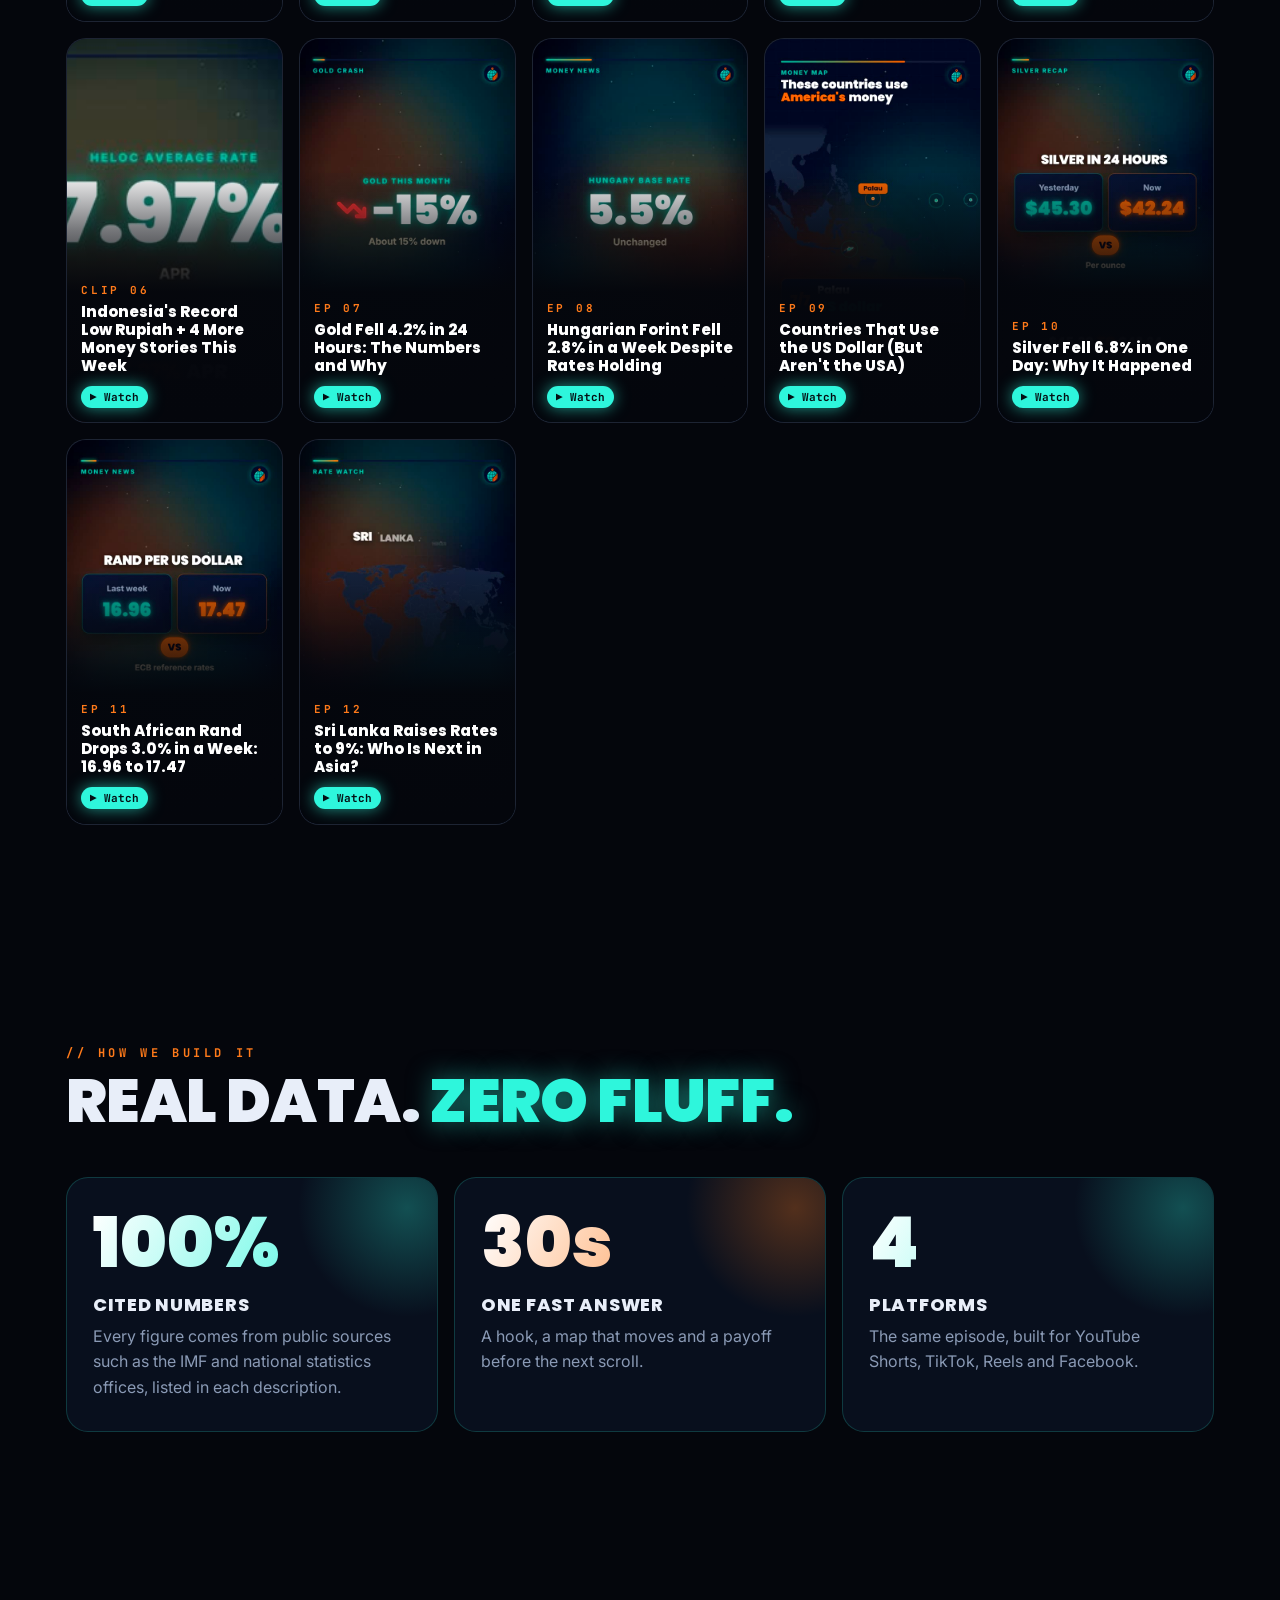
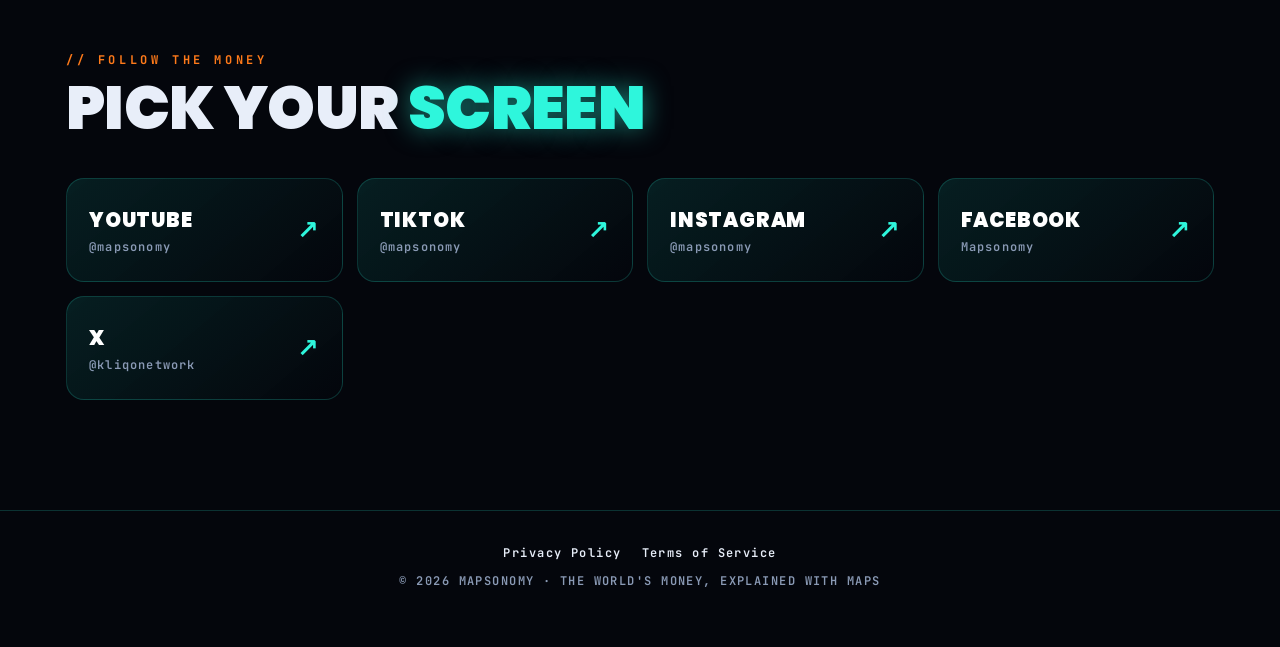
==== commit 3a31e436: "Latest episodes 2026-11-26 09:48" ====
--- a/index.html
+++ b/index.html
@@ -143,6 +143,7 @@
       <a class="plat reveal" href="https://www.tiktok.com/@mapsonomy"><span>TikTok<small>@mapsonomy</small></span><span class="arrow">↗</span></a>
       <a class="plat reveal" href="https://www.instagram.com/mapsonomy/"><span>Instagram<small>@mapsonomy</small></span><span class="arrow">↗</span></a>
       <a class="plat reveal" href="https://www.facebook.com/profile.php?id=61596342886571"><span>Facebook<small>Mapsonomy</small></span><span class="arrow">↗</span></a>
+      <a class="plat reveal" href="https://x.com/kliqonetwork"><span>X<small>@kliqonetwork</small></span><span class="arrow">↗</span></a>
     </div>
   </div>
 </section>
